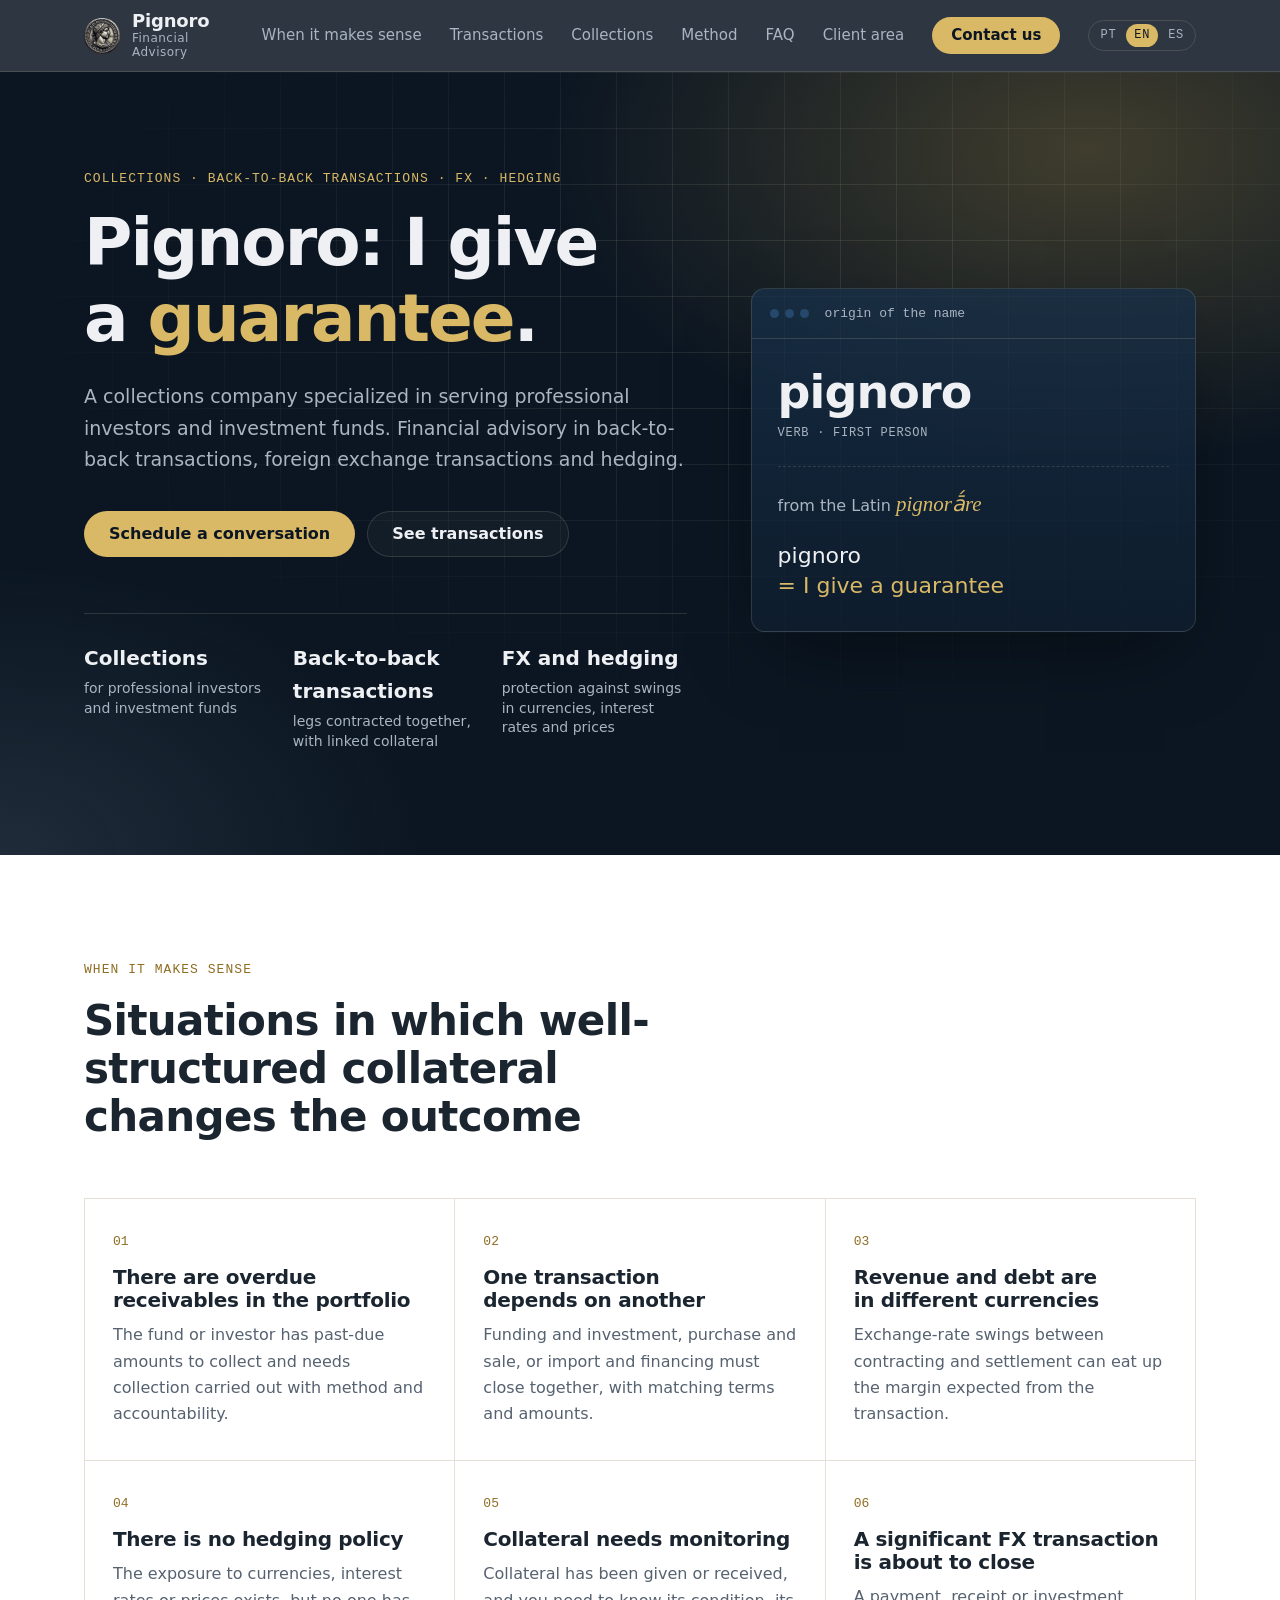
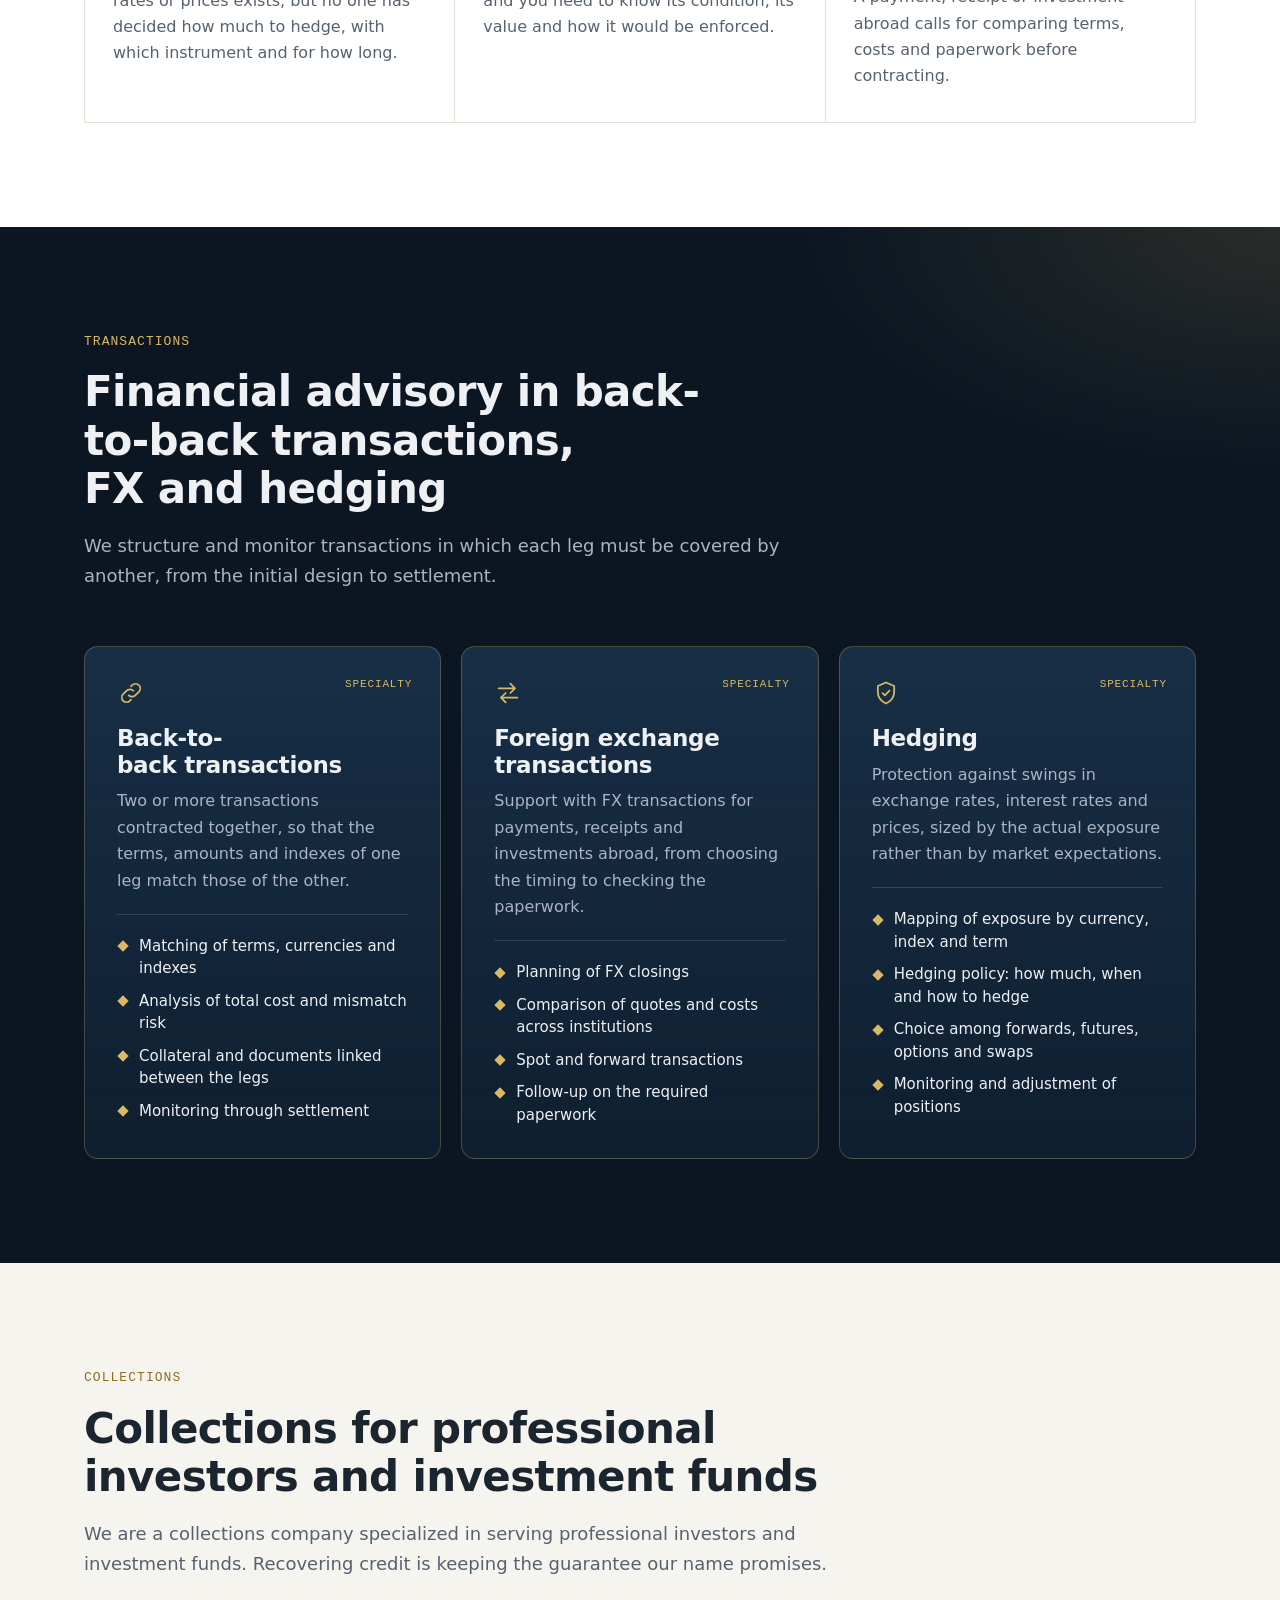
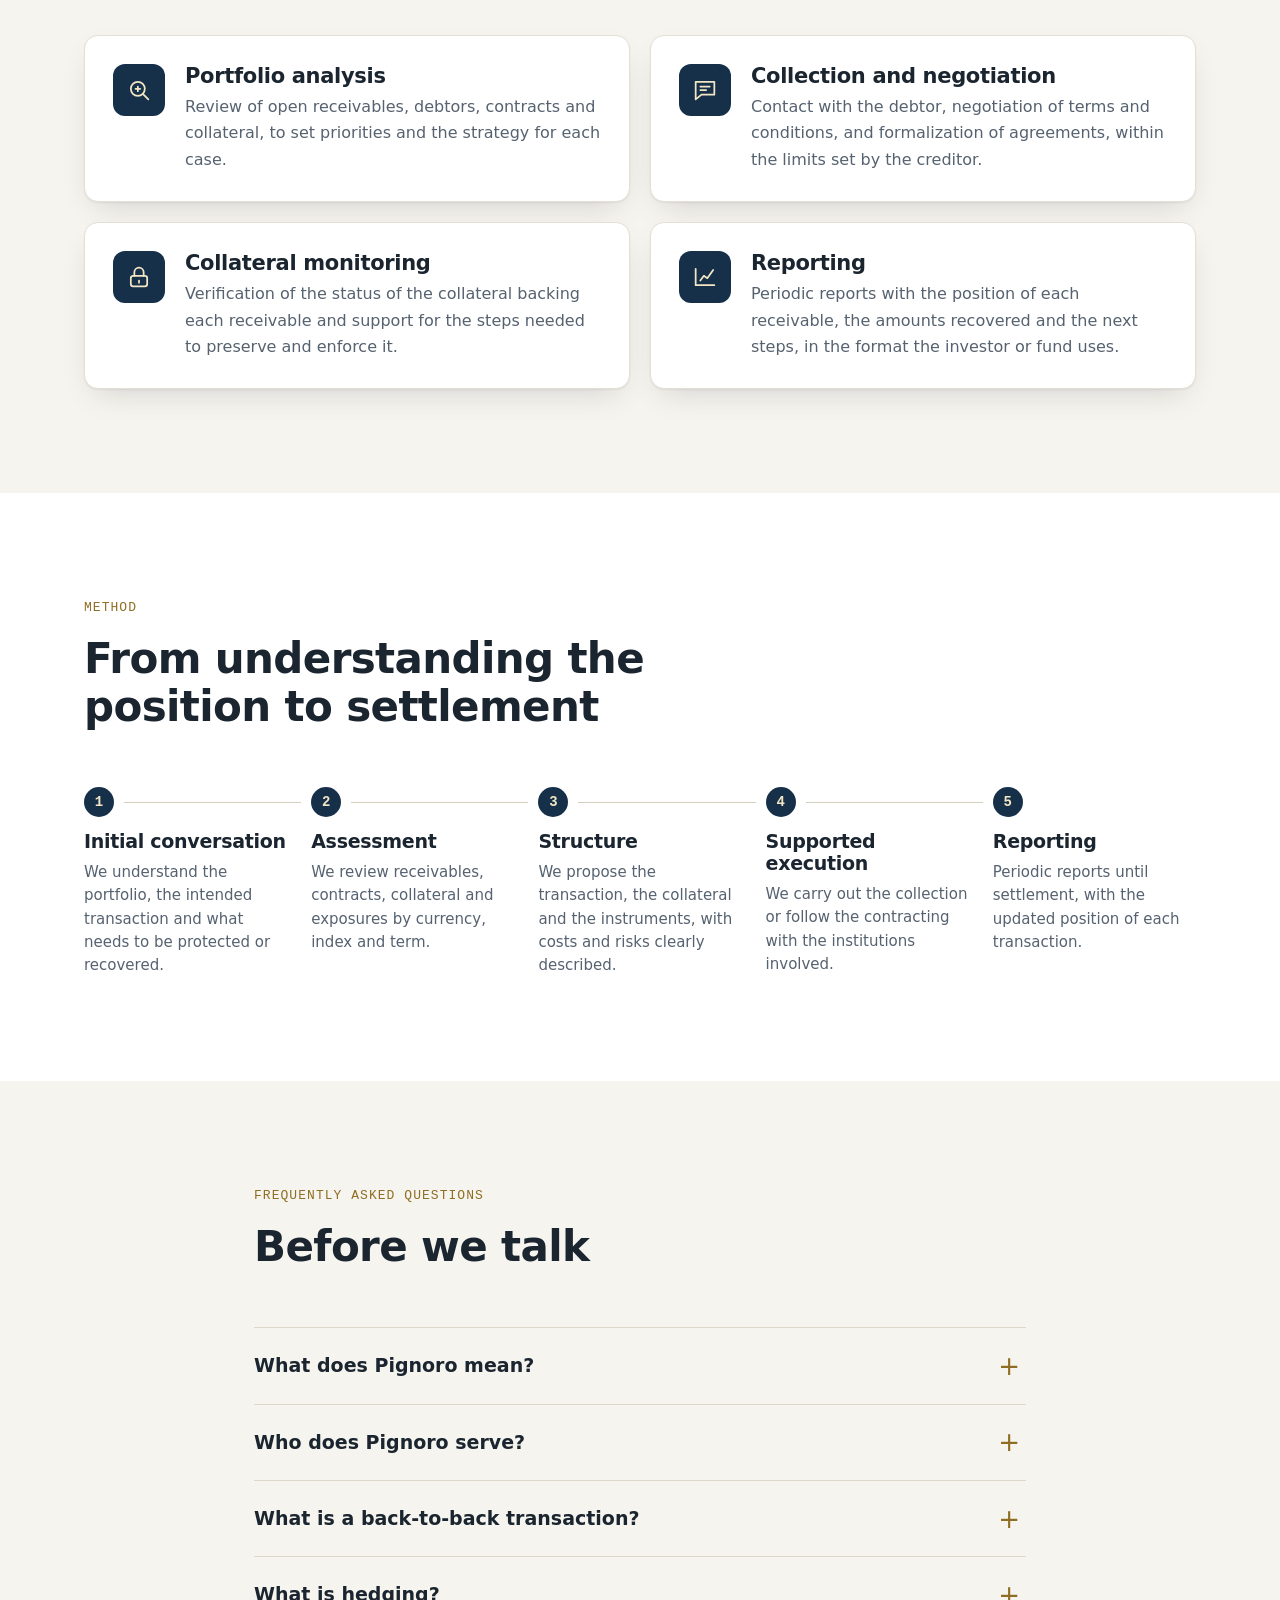
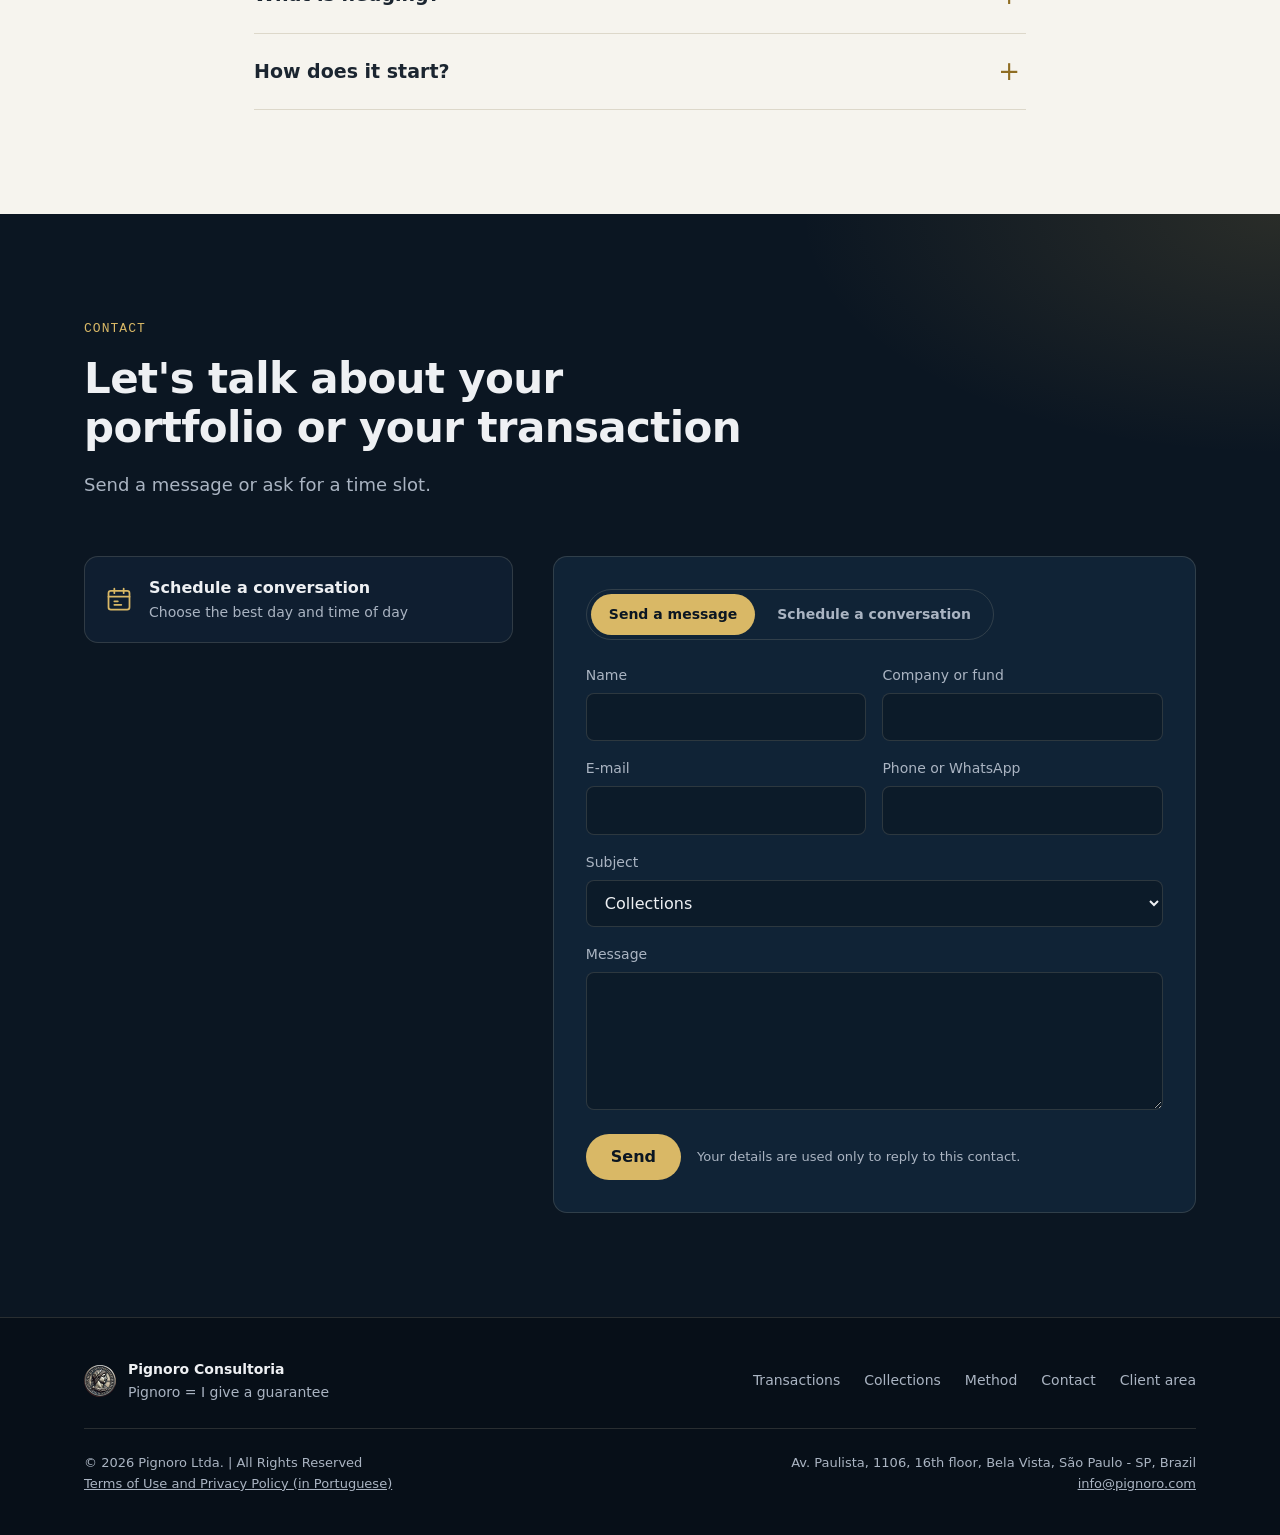
==== en/index.html @ 4d4084ef "Load Google and PostHog only when the client area has its own origin Third-party scripts on public p" ====
<!DOCTYPE html>
<html lang="en">

<head>
    <meta charset="utf-8">
    <meta name="viewport" content="width=device-width, initial-scale=1">
    <title>Pignoro Consultoria | Collections, back-to-back transactions, FX and hedging</title>
    <meta name="description" content="Pignoro: from the Latin pignorā́re, I give a guarantee. A collections company specialized in serving professional investors and investment funds, with financial advisory in back-to-back transactions, foreign exchange and hedging.">
    <meta name="theme-color" content="#0b1622">
    <link rel="canonical" href="https://pignoro.felipealmeidaconsultoria.com.br/en/">
    <link rel="alternate" hreflang="pt-BR" href="https://pignoro.felipealmeidaconsultoria.com.br/">
    <link rel="alternate" hreflang="en" href="https://pignoro.felipealmeidaconsultoria.com.br/en/">
    <link rel="alternate" hreflang="es" href="https://pignoro.felipealmeidaconsultoria.com.br/es/">
    <link rel="alternate" hreflang="x-default" href="https://pignoro.felipealmeidaconsultoria.com.br/">

    <meta property="og:type" content="website">
    <meta property="og:locale" content="en_US">
    <meta property="og:site_name" content="Pignoro Consultoria">
    <meta property="og:title" content="Pignoro: I give a guarantee">
    <meta property="og:description" content="A collections company specialized in serving professional investors and investment funds. Advisory in back-to-back transactions, foreign exchange and hedging.">
    <meta property="og:url" content="https://pignoro.felipealmeidaconsultoria.com.br/en/">
    <meta property="og:image" content="https://pignoro.felipealmeidaconsultoria.com.br/assets/img/icone-512.png">

    <link rel="icon" href="../assets/img/icone-32.png" sizes="32x32" type="image/png">
    <link rel="icon" href="../assets/img/icone-192.png" sizes="192x192" type="image/png">
    <link rel="apple-touch-icon" href="../assets/img/icone-180.png">
    <link rel="preload" href="../assets/fonts/inter-latin-wght.woff2" as="font" type="font/woff2" crossorigin>
    <link rel="preload" href="../assets/fonts/space-grotesk-latin-wght.woff2" as="font" type="font/woff2" crossorigin>
    <link rel="stylesheet" href="../assets/css/site.css?v=5">

    <script type="application/ld+json">
    {
        "@context": "https://schema.org",
        "@type": "FinancialService",
        "name": "Pignoro Consultoria",
        "url": "https://pignoro.felipealmeidaconsultoria.com.br/",
        "logo": "https://pignoro.felipealmeidaconsultoria.com.br/assets/img/icone-512.png",
        "legalName": "Pignoro Ltda.",
        "email": "info@pignoro.com",
        "address": { "@type": "PostalAddress", "streetAddress": "Av. Paulista, 1106, 16º andar, Bela Vista", "addressLocality": "São Paulo", "addressRegion": "SP", "addressCountry": "BR" },
        "description": "A collections company specialized in serving professional investors and investment funds, with financial advisory in back-to-back transactions, foreign exchange transactions and hedging.",
        "areaServed": "BR",
        "knowsAbout": ["Debt collection", "Credit recovery", "Back-to-back transactions", "Foreign exchange transactions", "Hedging", "Collateral", "Investment funds", "Professional investors"]
    }
    </script>
    <script defer src="../assets/js/config.js?v=3"></script>
    <script defer src="../assets/js/site.js?v=5"></script>
</head>

<body>
    <a class="skip-link" href="#conteudo">Skip to content</a>

    <header class="site-header" id="topo">
        <div class="container header-inner">
            <a class="brand" href="#topo" aria-label="Pignoro Consultoria, home">
                <img src="../assets/img/icone-96.png" alt="" width="36" height="36">
                <span class="brand-text">
                    <strong>Pignoro</strong>
                    <span>Financial Advisory</span>
                </span>
            </a>

            <button class="nav-toggle" type="button" aria-expanded="false" aria-controls="menu-principal">
                <span class="nav-toggle-bars" aria-hidden="true"></span>
                <span class="sr-only">Open menu</span>
            </button>

            <nav class="site-nav" id="menu-principal" aria-label="Main">
                <a href="#quando">When it makes sense</a>
                <a href="#servicos">Transactions</a>
                <a href="#cobranca">Collections</a>
                <a href="#metodo">Method</a>
                <a href="#duvidas">FAQ</a>
                <a href="../cliente/?idioma=en">Client area</a>
                <a class="btn btn-primary btn-small" href="#contato">Contact us</a>
                <span class="lang-switch" aria-label="Language">
                    <a href="../" hreflang="pt-BR" lang="pt-BR" title="Português">PT</a>
                    <a href="../en/" hreflang="en" lang="en" title="English" aria-current="true">EN</a>
                    <a href="../es/" hreflang="es" lang="es" title="Español">ES</a>
                </span>
            </nav>
        </div>
    </header>

    <main id="conteudo">

        <!-- HERO -->
        <section class="hero">
            <div class="hero-grid" aria-hidden="true"></div>
            <div class="container hero-inner">
                <div class="hero-copy">
                    <p class="eyebrow">Collections · Back-to-back transactions · FX · Hedging</p>
                    <h1>Pignoro: I give a <em>guarantee</em>.</h1>
                    <p class="lead">
                        A collections company specialized in serving professional investors and investment
                        funds. Financial advisory in back-to-back transactions, foreign exchange transactions and hedging.
                    </p>
                    <div class="hero-actions">
                        <a class="btn btn-primary" href="#contato" data-agendar>Schedule a conversation</a>
                        <a class="btn btn-ghost" href="#servicos">See transactions</a>
                    </div>
                    <ul class="hero-facts">
                        <li><strong>Collections</strong><span>for professional investors and investment funds</span></li>
                        <li><strong>Back-to-back transactions</strong><span>legs contracted together, with linked collateral</span></li>
                        <li><strong>FX and hedging</strong><span>protection against swings in currencies, interest rates and prices</span></li>
                    </ul>
                </div>

                <div class="hero-panel">
                    <div class="panel-head" aria-hidden="true">
                        <span class="panel-dot"></span><span class="panel-dot"></span><span class="panel-dot"></span>
                        <span class="panel-title">origin of the name</span>
                    </div>
                    <div class="entry">
                        <p class="entry-word">pignoro</p>
                        <p class="entry-class">verb · first person</p>
                        <p class="entry-origin">from the Latin <i lang="la">pignorā́re</i></p>
                        <p class="entry-meaning">pignoro <span>= I give a guarantee</span></p>
                    </div>
                </div>
            </div>
        </section>

        <!-- QUANDO FAZ SENTIDO -->
        <section class="section section-light" id="quando">
            <div class="container">
                <header class="section-head">
                    <p class="eyebrow">When it makes sense</p>
                    <h2>Situations in which well-structured collateral changes the outcome</h2>
                </header>
                <ul class="situations">
                    <li>
                        <h3>There are overdue receivables in the portfolio</h3>
                        <p>The fund or investor has past-due amounts to collect and needs collection carried out with method and accountability.</p>
                    </li>
                    <li>
                        <h3>One transaction depends on another</h3>
                        <p>Funding and investment, purchase and sale, or import and financing must close together, with matching terms and amounts.</p>
                    </li>
                    <li>
                        <h3>Revenue and debt are in different currencies</h3>
                        <p>Exchange-rate swings between contracting and settlement can eat up the margin expected from the transaction.</p>
                    </li>
                    <li>
                        <h3>There is no hedging policy</h3>
                        <p>The exposure to currencies, interest rates or prices exists, but no one has decided how much to hedge, with which instrument and for how long.</p>
                    </li>
                    <li>
                        <h3>Collateral needs monitoring</h3>
                        <p>Collateral has been given or received, and you need to know its condition, its value and how it would be enforced.</p>
                    </li>
                    <li>
                        <h3>A significant FX transaction is about to close</h3>
                        <p>A payment, receipt or investment abroad calls for comparing terms, costs and paperwork before contracting.</p>
                    </li>
                </ul>
            </div>
        </section>

        <!-- OPERAÇÕES -->
        <section class="section section-dark" id="servicos">
            <div class="container">
                <header class="section-head">
                    <p class="eyebrow">Transactions</p>
                    <h2>Financial advisory in back-to-back transactions, FX and hedging</h2>
                    <p class="section-intro">
                        We structure and monitor transactions in which each leg must be covered by another,
                        from the initial design to settlement.
                    </p>
                </header>

                <div class="services-core">
                    <article class="card card-core">
                        <span class="card-tag">Specialty</span>
                        <svg class="icon" viewBox="0 0 24 24" aria-hidden="true"><path d="M10 14a4 4 0 005.7 0l3-3a4 4 0 00-5.7-5.7l-1 1" /><path d="M14 10a4 4 0 00-5.7 0l-3 3a4 4 0 005.7 5.7l1-1" /></svg>
                        <h3>Back-to-back transactions</h3>
                        <p>Two or more transactions contracted together, so that the terms, amounts and indexes of one leg match those of the other.</p>
                        <ul>
                            <li>Matching of terms, currencies and indexes</li>
                            <li>Analysis of total cost and mismatch risk</li>
                            <li>Collateral and documents linked between the legs</li>
                            <li>Monitoring through settlement</li>
                        </ul>
                    </article>

                    <article class="card card-core">
                        <span class="card-tag">Specialty</span>
                        <svg class="icon" viewBox="0 0 24 24" aria-hidden="true"><path d="M4 8h14M14 4l4 4-4 4" /><path d="M20 16H6M10 12l-4 4 4 4" /></svg>
                        <h3>Foreign exchange transactions</h3>
                        <p>Support with FX transactions for payments, receipts and investments abroad, from choosing the timing to checking the paperwork.</p>
                        <ul>
                            <li>Planning of FX closings</li>
                            <li>Comparison of quotes and costs across institutions</li>
                            <li>Spot and forward transactions</li>
                            <li>Follow-up on the required paperwork</li>
                        </ul>
                    </article>

                    <article class="card card-core">
                        <span class="card-tag">Specialty</span>
                        <svg class="icon" viewBox="0 0 24 24" aria-hidden="true"><path d="M12 3l7 3v5c0 4.5-3 8.3-7 10-4-1.7-7-5.5-7-10V6l7-3z" /><path d="M9 12l2 2 4-4" /></svg>
                        <h3>Hedging</h3>
                        <p>Protection against swings in exchange rates, interest rates and prices, sized by the actual exposure rather than by market expectations.</p>
                        <ul>
                            <li>Mapping of exposure by currency, index and term</li>
                            <li>Hedging policy: how much, when and how to hedge</li>
                            <li>Choice among forwards, futures, options and swaps</li>
                            <li>Monitoring and adjustment of positions</li>
                        </ul>
                    </article>
                </div>
            </div>
        </section>

        <!-- COBRANÇA -->
        <section class="section section-tint" id="cobranca">
            <div class="container">
                <header class="section-head">
                    <p class="eyebrow">Collections</p>
                    <h2>Collections for professional investors and investment funds</h2>
                    <p class="section-intro">
                        We are a collections company specialized in serving professional investors and investment
                        funds. Recovering credit is keeping the guarantee our name promises.
                    </p>
                </header>
                <div class="ai-grid">
                    <article class="ai-card">
                        <svg class="icon" viewBox="0 0 24 24" aria-hidden="true"><circle cx="11" cy="11" r="6" /><path d="M20 20l-4.5-4.5M9 11h4M11 9v4" /></svg>
                        <h3>Portfolio analysis</h3>
                        <p>Review of open receivables, debtors, contracts and collateral, to set priorities and the strategy for each case.</p>
                    </article>
                    <article class="ai-card">
                        <svg class="icon" viewBox="0 0 24 24" aria-hidden="true"><path d="M4 5h16v11H9l-5 4V5z" /><path d="M8 9h8M8 12h5" /></svg>
                        <h3>Collection and negotiation</h3>
                        <p>Contact with the debtor, negotiation of terms and conditions, and formalization of agreements, within the limits set by the creditor.</p>
                    </article>
                    <article class="ai-card">
                        <svg class="icon" viewBox="0 0 24 24" aria-hidden="true"><rect x="5" y="11" width="14" height="9" rx="2" /><path d="M8 11V8a4 4 0 018 0v3M12 15v2" /></svg>
                        <h3>Collateral monitoring</h3>
                        <p>Verification of the status of the collateral backing each receivable and support for the steps needed to preserve and enforce it.</p>
                    </article>
                    <article class="ai-card">
                        <svg class="icon" viewBox="0 0 24 24" aria-hidden="true"><path d="M4 19V5M4 19h16" /><path d="M8 15l3-4 3 2 5-7" /></svg>
                        <h3>Reporting</h3>
                        <p>Periodic reports with the position of each receivable, the amounts recovered and the next steps, in the format the investor or fund uses.</p>
                    </article>
                </div>
            </div>
        </section>

        <!-- MÉTODO -->
        <section class="section section-light" id="metodo">
            <div class="container">
                <header class="section-head">
                    <p class="eyebrow">Method</p>
                    <h2>From understanding the position to settlement</h2>
                </header>
                <ol class="steps">
                    <li>
                        <h3>Initial conversation</h3>
                        <p>We understand the portfolio, the intended transaction and what needs to be protected or recovered.</p>
                    </li>
                    <li>
                        <h3>Assessment</h3>
                        <p>We review receivables, contracts, collateral and exposures by currency, index and term.</p>
                    </li>
                    <li>
                        <h3>Structure</h3>
                        <p>We propose the transaction, the collateral and the instruments, with costs and risks clearly described.</p>
                    </li>
                    <li>
                        <h3>Supported execution</h3>
                        <p>We carry out the collection or follow the contracting with the institutions involved.</p>
                    </li>
                    <li>
                        <h3>Reporting</h3>
                        <p>Periodic reports until settlement, with the updated position of each transaction.</p>
                    </li>
                </ol>
            </div>
        </section>

        <!-- DÚVIDAS -->
        <section class="section section-tint" id="duvidas">
            <div class="container narrow">
                <header class="section-head">
                    <p class="eyebrow">Frequently asked questions</p>
                    <h2>Before we talk</h2>
                </header>
                <div class="faq">
                    <details>
                        <summary>What does Pignoro mean?</summary>
                        <p>It comes from the Latin <i lang="la">pignorā́re</i>. <i lang="la">Pignoro</i> means I give a guarantee, I pledge. It shares its root with the Latin <i lang="la">pignus</i>, a pledge.</p>
                    </details>
                    <details>
                        <summary>Who does Pignoro serve?</summary>
                        <p>Professional investors and investment funds.</p>
                    </details>
                    <details>
                        <summary>What is a back-to-back transaction?</summary>
                        <p>It is a set of two or more transactions contracted at the same time, in which one leg covers the other. Terms, amounts and indexes are defined together so that there is no mismatch between them.</p>
                    </details>
                    <details>
                        <summary>What is hedging?</summary>
                        <p>It is a protective transaction. It reduces the effect of swings in exchange rates, interest rates or prices on a result that is already contracted or expected.</p>
                    </details>
                    <details>
                        <summary>How does it start?</summary>
                        <p>With an initial conversation so we can understand the portfolio or the transaction. Based on it, we send a proposal with the scope and the way we will work.</p>
                    </details>
                </div>
            </div>
        </section>

        <!-- CONTATO -->
        <section class="section section-dark" id="contato">
            <div class="container">
                <header class="section-head">
                    <p class="eyebrow">Contact</p>
                    <h2>Let's talk about your portfolio or your transaction</h2>
                    <p class="section-intro">Send a message or ask for a time slot.</p>
                </header>

                <div class="contact">
                    <div class="channels">
                        <a class="channel" data-channel="agenda" href="#form-contato" data-agendar>
                            <svg class="icon" viewBox="0 0 24 24" aria-hidden="true"><rect x="3" y="5" width="18" height="16" rx="2" /><path d="M3 10h18M8 3v4M16 3v4M8 14h3M8 17h6" /></svg>
                            <span><strong>Schedule a conversation</strong><span>Choose the best day and time of day</span></span>
                        </a>
                    </div>

                    <form class="form" id="form-contato" action="../contato.php" method="post" novalidate>
                        <fieldset class="form-mode">
                            <legend class="sr-only">What would you like to do?</legend>
                            <label><input type="radio" name="tipo" value="mensagem" checked><span>Send a message</span></label>
                            <label><input type="radio" name="tipo" value="agendar"><span>Schedule a conversation</span></label>
                        </fieldset>

                        <div class="form-row">
                            <label class="field">
                                <span>Name</span>
                                <input type="text" name="nome" autocomplete="name" maxlength="100" required>
                            </label>
                            <label class="field">
                                <span>Company or fund</span>
                                <input type="text" name="empresa" autocomplete="organization" maxlength="100">
                            </label>
                        </div>
                        <div class="form-row">
                            <label class="field">
                                <span>E-mail</span>
                                <input type="email" name="email" autocomplete="email" maxlength="150" required>
                            </label>
                            <label class="field">
                                <span>Phone or WhatsApp</span>
                                <input type="tel" name="telefone" autocomplete="tel" maxlength="30">
                            </label>
                        </div>

                        <label class="field">
                            <span>Subject</span>
                            <select name="assunto">
                                <option value="Cobrança">Collections</option>
                                <option value="Operações casadas">Back-to-back transactions</option>
                                <option value="Operações de câmbio">Foreign exchange transactions</option>
                                <option value="Hedge">Hedging</option>
                                <option value="Outro assunto">Other subject</option>
                            </select>
                        </label>

                        <div class="form-row form-agenda" hidden>
                            <label class="field">
                                <span>Preferred date</span>
                                <input type="date" name="data">
                            </label>
                            <label class="field">
                                <span>Time of day</span>
                                <select name="periodo">
                                    <option value="Manhã">Morning</option>
                                    <option value="Tarde">Afternoon</option>
                                    <option value="Fim do dia">End of day</option>
                                </select>
                            </label>
                        </div>

                        <label class="field">
                            <span>Message</span>
                            <textarea name="mensagem" rows="5" maxlength="3000" required></textarea>
                        </label>

                        <label class="field field-trap" aria-hidden="true">
                            <span>Do not fill in this field</span>
                            <input type="text" name="website" tabindex="-1" autocomplete="off">
                        </label>

                        <div class="form-foot">
                            <button class="btn btn-primary" type="submit">Send</button>
                            <p class="form-note">Your details are used only to reply to this contact.</p>
                        </div>
                        <p class="form-status" role="status" aria-live="polite"></p>
                    </form>
                </div>
            </div>
        </section>
    </main>

    <footer class="site-footer">
        <div class="container footer-inner">
            <div class="footer-brand">
                <img src="../assets/img/icone-64.png" alt="" width="32" height="32">
                <div>
                    <strong>Pignoro Consultoria</strong>
                    <span>Pignoro = I give a guarantee</span>
                </div>
            </div>
            <nav class="footer-nav" aria-label="Footer">
                <a href="#servicos">Transactions</a>
                <a href="#cobranca">Collections</a>
                <a href="#metodo">Method</a>
                <a href="#contato">Contact</a>
                <a href="../cliente/?idioma=en">Client area</a>
            </nav>
            <div class="footer-bottom">
                <div class="footer-legal">
                    <p>© <span data-year>2026</span> Pignoro Ltda. | All Rights Reserved</p>
                    <p><a href="../termos/" hreflang="pt-BR">Terms of Use and Privacy Policy (in Portuguese)</a></p>
                </div>
                <address class="footer-address">
                    Av. Paulista, 1106, 16th floor, Bela Vista, São Paulo - SP, Brazil<br>
                    <a href="mailto:info@pignoro.com">info@pignoro.com</a>
                </address>
            </div>
        </div>
    </footer>

</body>

</html>
---- assets/css/site.css ----
/* Pignoro Consultoria */

@font-face {
    font-family: "Inter";
    src: url("../fonts/inter-latin-wght.woff2") format("woff2");
    font-weight: 100 900;
    font-style: normal;
    font-display: swap;
}

@font-face {
    font-family: "Space Grotesk";
    src: url("../fonts/space-grotesk-latin-wght.woff2") format("woff2");
    font-weight: 300 700;
    font-style: normal;
    font-display: swap;
}

:root {
    /* paleta derivada do logotipo: azul-marinho e dourado */
    --ink-900: #0b1622;
    --ink-800: #101f30;
    --ink-700: #17304a;
    --ink-600: #25486b;
    --slate: #6b7890;
    --teal: #8f6d22;
    --cyan: #d9b866;
    --cyan-soft: #f3e6c4;

    --paper: #ffffff;
    --paper-tint: #f6f4ee;
    --line: #e4e0d5;
    --text: #1b2530;
    --text-soft: #566270;
    --on-dark: #eef0f3;
    --on-dark-soft: #aab4c2;
    --line-dark: rgba(243, 230, 196, 0.14);

    --font-body: "Inter", system-ui, -apple-system, "Segoe UI", Roboto, Arial, sans-serif;
    --font-head: "Space Grotesk", "Inter", system-ui, sans-serif;
    --font-mono: ui-monospace, "SFMono-Regular", Menlo, Consolas, monospace;

    --radius: 14px;
    --radius-sm: 8px;
    --shadow: 0 1px 2px rgba(11, 22, 34, 0.06), 0 12px 32px -12px rgba(11, 22, 34, 0.18);
    --container: 1160px;
    --header-h: 72px;
}

*,
*::before,
*::after {
    box-sizing: border-box;
}

html {
    scroll-behavior: smooth;
    scroll-padding-top: calc(var(--header-h) + 12px);
    -webkit-text-size-adjust: 100%;
}

body {
    margin: 0;
    font-family: var(--font-body);
    font-size: 17px;
    line-height: 1.65;
    color: var(--text);
    background: var(--paper);
    -webkit-font-smoothing: antialiased;
}

h1,
h2,
h3,
h4 {
    font-family: var(--font-head);
    line-height: 1.15;
    margin: 0;
    letter-spacing: -0.015em;
    text-wrap: balance;
}

p {
    margin: 0;
}

ul,
ol {
    margin: 0;
    padding: 0;
    list-style: none;
}

a {
    color: inherit;
}

img,
svg {
    display: block;
    max-width: 100%;
}

:focus-visible {
    outline: 2px solid var(--cyan);
    outline-offset: 3px;
    border-radius: 4px;
}

.sr-only {
    position: absolute;
    width: 1px;
    height: 1px;
    overflow: hidden;
    clip: rect(0 0 0 0);
    white-space: nowrap;
}

.skip-link {
    position: absolute;
    left: 16px;
    top: -60px;
    z-index: 100;
    padding: 10px 16px;
    background: var(--cyan);
    color: var(--ink-900);
    border-radius: var(--radius-sm);
    font-weight: 600;
    text-decoration: none;
}

.skip-link:focus {
    top: 12px;
}

.container {
    width: 100%;
    max-width: var(--container);
    margin: 0 auto;
    padding-left: 24px;
    padding-right: 24px;
}

.container.narrow {
    max-width: 820px;
}

/* ---------- botões ---------- */

.btn {
    display: inline-flex;
    align-items: center;
    justify-content: center;
    gap: 8px;
    padding: 14px 24px;
    border: 1px solid transparent;
    border-radius: 999px;
    font: 600 16px/1 var(--font-body);
    text-decoration: none;
    cursor: pointer;
    transition: background-color 0.2s, border-color 0.2s, color 0.2s, transform 0.2s;
}

.btn:hover {
    transform: translateY(-1px);
}

.btn-primary {
    background: var(--cyan);
    color: var(--ink-900);
}

.btn-primary:hover {
    background: #e6cb85;
}

.btn-ghost {
    border-color: var(--line-dark);
    color: var(--on-dark);
    background: rgba(255, 255, 255, 0.03);
}

.btn-ghost:hover {
    border-color: var(--cyan);
}

.btn-small {
    padding: 10px 18px;
    font-size: 15px;
}

.btn[disabled] {
    opacity: 0.6;
    cursor: progress;
    transform: none;
}

/* ---------- cabeçalho ---------- */

.site-header {
    position: sticky;
    top: 0;
    z-index: 50;
    height: var(--header-h);
    background: rgba(11, 22, 34, 0.86);
    -webkit-backdrop-filter: blur(12px);
    backdrop-filter: blur(12px);
    border-bottom: 1px solid var(--line-dark);
    color: var(--on-dark);
}

.header-inner {
    height: 100%;
    display: flex;
    align-items: center;
    justify-content: space-between;
    gap: 24px;
}

.brand {
    display: flex;
    align-items: center;
    gap: 12px;
    text-decoration: none;
}

.brand-text {
    display: flex;
    flex-direction: column;
    line-height: 1.15;
}

.brand-text strong {
    font-family: var(--font-head);
    font-size: 18px;
    letter-spacing: -0.01em;
}

.brand-text span {
    font-size: 12px;
    color: var(--on-dark-soft);
    letter-spacing: 0.04em;
}

.site-nav {
    display: flex;
    align-items: center;
    gap: 28px;
}

.site-nav a {
    white-space: nowrap;
}

@media (max-width: 1100px) {
    .site-nav {
        gap: 18px;
    }

    .brand-text span {
        display: none;
    }
}

.site-nav a:not(.btn) {
    font-size: 15px;
    font-weight: 500;
    color: var(--on-dark-soft);
    text-decoration: none;
    transition: color 0.2s;
}

.site-nav a:not(.btn):hover {
    color: var(--on-dark);
}

/* seletor de idioma (site e área do cliente) */

.lang-switch {
    display: inline-flex;
    align-items: center;
    gap: 2px;
    padding: 3px;
    border: 1px solid var(--line-dark);
    border-radius: 999px;
}

.lang-switch a,
.site-nav .lang-switch a {
    padding: 3px 8px;
    font-family: var(--font-mono);
    font-size: 12px;
    font-weight: 500;
    line-height: 1.4;
    letter-spacing: 0.06em;
    text-decoration: none;
    color: var(--on-dark-soft);
    border-radius: 999px;
}

.lang-switch a:hover,
.site-nav .lang-switch a:hover {
    color: var(--on-dark);
}

.lang-switch a[aria-current="true"],
.site-nav .lang-switch a[aria-current="true"] {
    color: var(--ink-900);
    background: var(--cyan);
}

.nav-toggle {
    display: none;
    width: 44px;
    height: 44px;
    padding: 0;
    border: 1px solid var(--line-dark);
    border-radius: var(--radius-sm);
    background: transparent;
    cursor: pointer;
}

.nav-toggle-bars,
.nav-toggle-bars::before,
.nav-toggle-bars::after {
    display: block;
    width: 20px;
    height: 2px;
    margin: 0 auto;
    background: var(--on-dark);
    border-radius: 2px;
    transition: transform 0.2s, opacity 0.2s;
}

.nav-toggle-bars {
    position: relative;
}

.nav-toggle-bars::before,
.nav-toggle-bars::after {
    content: "";
    position: absolute;
    left: 0;
}

.nav-toggle-bars::before {
    top: -6px;
}

.nav-toggle-bars::after {
    top: 6px;
}

.nav-toggle[aria-expanded="true"] .nav-toggle-bars {
    background: transparent;
}

.nav-toggle[aria-expanded="true"] .nav-toggle-bars::before {
    transform: translateY(6px) rotate(45deg);
}

.nav-toggle[aria-expanded="true"] .nav-toggle-bars::after {
    transform: translateY(-6px) rotate(-45deg);
}

/* ---------- hero ---------- */

.hero {
    position: relative;
    overflow: hidden;
    color: var(--on-dark);
    background:
        radial-gradient(900px 520px at 85% 10%, rgba(201, 162, 74, 0.28), transparent 60%),
        radial-gradient(700px 480px at 0% 100%, rgba(107, 120, 144, 0.22), transparent 60%),
        var(--ink-900);
}

.hero-grid {
    position: absolute;
    inset: 0;
    background-image:
        linear-gradient(var(--line-dark) 1px, transparent 1px),
        linear-gradient(90deg, var(--line-dark) 1px, transparent 1px);
    background-size: 56px 56px;
    -webkit-mask-image: radial-gradient(ellipse 80% 70% at 60% 30%, #000 20%, transparent 75%);
    mask-image: radial-gradient(ellipse 80% 70% at 60% 30%, #000 20%, transparent 75%);
    opacity: 0.7;
}

.hero-inner {
    position: relative;
    display: grid;
    grid-template-columns: minmax(0, 1.15fr) minmax(0, 0.85fr);
    gap: 64px;
    align-items: center;
    padding-top: 96px;
    padding-bottom: 104px;
}

.eyebrow {
    font-family: var(--font-mono);
    font-size: 13px;
    letter-spacing: 0.08em;
    text-transform: uppercase;
    color: var(--teal);
    margin-bottom: 16px;
}

.hero .eyebrow,
.section-dark .eyebrow {
    color: var(--cyan);
}

.hero h1 {
    font-size: clamp(38px, 5.4vw, 66px);
    font-weight: 600;
    letter-spacing: -0.03em;
}

.hero h1 em {
    font-style: normal;
    color: var(--cyan);
}

.lead {
    max-width: 58ch;
    margin-top: 24px;
    font-size: 19px;
    color: var(--on-dark-soft);
}

.hero-actions {
    display: flex;
    flex-wrap: wrap;
    gap: 12px;
    margin-top: 36px;
}

.hero-facts {
    display: grid;
    grid-template-columns: repeat(3, minmax(0, 1fr));
    gap: 24px;
    margin-top: 56px;
    padding-top: 28px;
    border-top: 1px solid var(--line-dark);
}

.hero-facts strong {
    display: block;
    font-family: var(--font-head);
    font-size: 20px;
    font-weight: 600;
    color: var(--on-dark);
}

.hero-facts span {
    display: block;
    margin-top: 4px;
    font-size: 14px;
    line-height: 1.4;
    color: var(--on-dark-soft);
}

/* painel decorativo */

.hero-panel {
    border: 1px solid var(--line-dark);
    border-radius: var(--radius);
    background: linear-gradient(180deg, rgba(23, 48, 74, 0.75), rgba(16, 31, 48, 0.75));
    box-shadow: 0 30px 80px -30px rgba(0, 0, 0, 0.6);
    font-family: var(--font-mono);
    font-size: 13px;
}

.panel-head {
    display: flex;
    align-items: center;
    gap: 6px;
    padding: 14px 18px;
    border-bottom: 1px solid var(--line-dark);
    color: var(--on-dark-soft);
}

.panel-dot {
    width: 9px;
    height: 9px;
    border-radius: 50%;
    background: var(--ink-600);
}

.panel-title {
    margin-left: 10px;
}

.panel-rows {
    padding: 10px 18px;
}

.panel-rows li {
    display: grid;
    grid-template-columns: 28px 1fr;
    gap: 6px 10px;
    align-items: center;
    padding: 14px 0;
    border-bottom: 1px dashed var(--line-dark);
    color: var(--on-dark-soft);
}

.panel-rows li:last-child {
    border-bottom: 0;
}

.row-tag {
    color: var(--slate);
}

.row-name {
    font-family: var(--font-body);
    font-size: 15px;
    font-weight: 500;
}

.row-bar {
    grid-column: 2;
    height: 6px;
    border-radius: 6px;
    background: rgba(243, 230, 196, 0.08);
    overflow: hidden;
}

.row-bar i {
    display: block;
    height: 100%;
    border-radius: 6px;
    background: var(--ink-600);
}

.is-done .row-name,
.is-active .row-name {
    color: var(--on-dark);
}

.is-done .row-tag,
.is-active .row-tag {
    color: var(--cyan);
}

.is-done .row-bar i {
    background: var(--teal);
}

.is-active .row-bar i {
    background: linear-gradient(90deg, var(--teal), var(--cyan));
}

.w-100 {
    width: 100%;
}

.w-60 {
    width: 60%;
}

.w-25 {
    width: 25%;
}

.w-10 {
    width: 10%;
}

.panel-foot {
    display: flex;
    align-items: center;
    justify-content: space-between;
    gap: 12px;
    padding: 14px 18px;
    border-top: 1px solid var(--line-dark);
    color: var(--on-dark-soft);
}

.panel-foot svg {
    flex: 1;
    height: 12px;
    fill: none;
    stroke: var(--teal);
    stroke-width: 1.2;
}

/* verbete: origem do nome */

.entry {
    padding: 28px 26px 30px;
    font-family: var(--font-body);
}

.entry-word {
    font-family: var(--font-head);
    font-size: clamp(34px, 3.6vw, 46px);
    font-weight: 600;
    letter-spacing: -0.02em;
    line-height: 1.1;
    color: var(--on-dark);
}

.entry-class {
    margin-top: 6px;
    font-family: var(--font-mono);
    font-size: 12px;
    letter-spacing: 0.06em;
    text-transform: uppercase;
    color: var(--on-dark-soft);
}

.entry-origin {
    margin-top: 22px;
    padding-top: 20px;
    border-top: 1px dashed var(--line-dark);
    font-size: 16px;
    color: var(--on-dark-soft);
}

.entry-origin i {
    font-family: Georgia, "Times New Roman", serif;
    font-size: 21px;
    color: var(--cyan);
}

.entry-meaning {
    margin-top: 20px;
    font-family: var(--font-head);
    font-size: 22px;
    line-height: 1.35;
    color: var(--on-dark);
}

.entry-meaning span {
    display: block;
    color: var(--cyan);
}

/* ---------- seções ---------- */

.section {
    padding: 104px 0;
}

.section-light {
    background: var(--paper);
}

.section-tint {
    background: var(--paper-tint);
}

.section-dark {
    color: var(--on-dark);
    background:
        radial-gradient(800px 400px at 100% 0%, rgba(201, 162, 74, 0.16), transparent 60%),
        var(--ink-900);
}

.section-head {
    max-width: 760px;
    margin-bottom: 56px;
}

.section-head h2 {
    font-size: clamp(28px, 3.6vw, 42px);
    font-weight: 600;
}

.section-intro {
    margin-top: 18px;
    font-size: 18px;
    color: var(--text-soft);
}

.section-dark .section-intro {
    color: var(--on-dark-soft);
}

.icon {
    width: 28px;
    height: 28px;
    fill: none;
    stroke: currentColor;
    stroke-width: 1.5;
    stroke-linecap: round;
    stroke-linejoin: round;
}

/* situações */

.situations {
    display: grid;
    grid-template-columns: repeat(3, minmax(0, 1fr));
    gap: 0;
    border-top: 1px solid var(--line);
    border-left: 1px solid var(--line);
}

.situations li {
    padding: 32px 28px;
    border-right: 1px solid var(--line);
    border-bottom: 1px solid var(--line);
    counter-increment: situation;
}

.situations {
    counter-reset: situation;
}

.situations li::before {
    content: counter(situation, decimal-leading-zero);
    display: block;
    margin-bottom: 14px;
    font-family: var(--font-mono);
    font-size: 13px;
    color: var(--teal);
}

.situations h3 {
    font-size: 20px;
    font-weight: 600;
}

.situations p {
    margin-top: 10px;
    font-size: 16px;
    color: var(--text-soft);
}

/* cartões de serviço */

.services-core {
    display: grid;
    grid-template-columns: repeat(3, minmax(0, 1fr));
    gap: 20px;
}

.services-support {
    display: grid;
    grid-template-columns: repeat(3, minmax(0, 1fr));
    gap: 20px;
}

.card {
    position: relative;
    padding: 28px;
    border: 1px solid var(--line-dark);
    border-radius: var(--radius);
    background: rgba(23, 48, 74, 0.35);
    transition: border-color 0.2s, transform 0.2s;
}

.card:hover {
    border-color: rgba(217, 184, 102, 0.5);
    transform: translateY(-2px);
}

.card .icon {
    color: var(--cyan);
    margin-bottom: 18px;
}

.card h3 {
    font-size: 23px;
    font-weight: 600;
}

.card h4 {
    font-size: 18px;
    font-weight: 600;
}

.card p {
    margin-top: 10px;
    font-size: 16px;
    color: var(--on-dark-soft);
}

.card-core {
    padding: 32px;
    background: linear-gradient(180deg, rgba(37, 72, 107, 0.5), rgba(23, 48, 74, 0.35));
    border-color: rgba(217, 184, 102, 0.28);
}

.card-core > ul {
    margin-top: 20px;
    padding-top: 20px;
    border-top: 1px solid var(--line-dark);
}

.card-core > ul > li {
    position: relative;
    padding-left: 22px;
    font-size: 15px;
    line-height: 1.5;
    color: var(--on-dark);
}

.card-core > ul > li + li {
    margin-top: 10px;
}

.card-core > ul > li::before {
    content: "";
    position: absolute;
    left: 2px;
    top: 0.5em;
    width: 8px;
    height: 8px;
    background: var(--cyan);
    transform: rotate(45deg);
}

.card-tag {
    position: absolute;
    top: 28px;
    right: 28px;
    font-family: var(--font-mono);
    font-size: 11px;
    letter-spacing: 0.08em;
    text-transform: uppercase;
    color: var(--cyan);
}

.subhead {
    margin: 64px 0 24px;
    font-family: var(--font-mono);
    font-size: 13px;
    font-weight: 400;
    letter-spacing: 0.08em;
    text-transform: uppercase;
    color: var(--on-dark-soft);
}

/* inteligência artificial */

.ai-grid {
    display: grid;
    grid-template-columns: repeat(2, minmax(0, 1fr));
    gap: 20px;
}

.ai-card {
    display: grid;
    grid-template-columns: 52px 1fr;
    gap: 6px 20px;
    padding: 28px;
    border: 1px solid var(--line);
    border-radius: var(--radius);
    background: var(--paper);
    box-shadow: var(--shadow);
}

.ai-card .icon {
    grid-row: span 2;
    width: 52px;
    height: 52px;
    padding: 12px;
    border-radius: 12px;
    color: var(--cyan-soft);
    background: var(--ink-700);
}

.ai-card h3 {
    align-self: center;
    font-size: 21px;
    font-weight: 600;
}

.ai-card p {
    grid-column: 2;
    font-size: 16px;
    color: var(--text-soft);
}

/* agronegócio */

.agro {
    display: grid;
    grid-template-columns: minmax(0, 0.85fr) minmax(0, 1.15fr);
    gap: 20px;
    align-items: stretch;
}

.agro-case {
    display: flex;
    flex-direction: column;
}

.agro-for {
    margin-top: auto;
    padding-top: 28px;
}

.agro-for h4 {
    font-family: var(--font-mono);
    font-size: 12px;
    font-weight: 400;
    letter-spacing: 0.08em;
    text-transform: uppercase;
    color: var(--cyan);
}

.agro-for .chips {
    margin-top: 12px;
}

.agro-side {
    display: grid;
    gap: 20px;
}

.agro-block {
    padding: 28px;
    border: 1px solid var(--line-dark);
    border-radius: var(--radius);
    background: rgba(23, 48, 74, 0.35);
}

.agro-block h3 {
    font-size: 20px;
    font-weight: 600;
}

.agro-block p {
    margin-top: 8px;
    font-size: 15px;
    color: var(--on-dark-soft);
}

.chips {
    display: flex;
    flex-wrap: wrap;
    gap: 8px;
    margin-top: 18px;
}

.chips li {
    padding: 6px 13px;
    border: 1px solid var(--line-dark);
    border-radius: 999px;
    font-size: 14px;
    line-height: 1.35;
    color: var(--on-dark);
    background: rgba(11, 22, 34, 0.5);
}

/* modelos de contratação */

.models {
    display: grid;
    grid-template-columns: repeat(4, minmax(0, 1fr));
    gap: 20px;
}

.model {
    display: flex;
    flex-direction: column;
    padding: 28px;
    border: 1px solid var(--line);
    border-radius: var(--radius);
    background: var(--paper);
}

.model-kind {
    font-family: var(--font-mono);
    font-size: 12px;
    letter-spacing: 0.08em;
    text-transform: uppercase;
    color: var(--teal);
}

.model h3 {
    margin-top: 10px;
    font-size: 22px;
    font-weight: 600;
}

.model p {
    font-size: 16px;
    color: var(--text-soft);
}

.model h3 + p {
    margin-top: 12px;
}

.model-fit {
    margin-top: auto;
    padding-top: 20px;
    font-size: 14px !important;
    color: var(--text) !important;
}

.model-fit::before {
    content: "";
    display: block;
    width: 32px;
    height: 2px;
    margin-bottom: 14px;
    background: var(--teal);
}

.model-featured {
    color: var(--on-dark);
    background: var(--ink-700);
    border-color: var(--ink-700);
    box-shadow: var(--shadow);
}

.model-featured .model-kind {
    color: var(--cyan);
}

.model-featured p {
    color: var(--on-dark-soft);
}

.model-featured .model-fit {
    color: var(--on-dark) !important;
}

.model-featured .model-fit::before {
    background: var(--cyan);
}

/* método */

.steps {
    display: grid;
    grid-template-columns: repeat(5, minmax(0, 1fr));
    gap: 24px;
    counter-reset: step;
}

.steps li {
    position: relative;
    padding-top: 44px;
    counter-increment: step;
}

.steps li::before {
    content: counter(step);
    position: absolute;
    top: 0;
    left: 0;
    width: 30px;
    height: 30px;
    display: grid;
    place-items: center;
    border-radius: 50%;
    background: var(--ink-700);
    color: var(--cyan-soft);
    font: 600 14px/1 var(--font-mono);
}

.steps li::after {
    content: "";
    position: absolute;
    top: 15px;
    left: 40px;
    right: -14px;
    height: 1px;
    background: #d5cfbf;
}

.steps li:last-child::after {
    display: none;
}

.steps h3 {
    font-size: 19px;
    font-weight: 600;
}

.steps p {
    margin-top: 8px;
    font-size: 15px;
    line-height: 1.55;
    color: var(--text-soft);
}

/* nuvem de parceiros */

.cloud {
    display: flex;
    flex-wrap: wrap;
    align-items: center;
    justify-content: center;
    gap: 28px 44px;
    max-width: 1040px;
    margin: 0 auto;
}

.cloud-item {
    display: flex;
    flex-direction: column;
    align-items: center;
    gap: 10px;
}

.cloud-word {
    font-family: var(--font-head);
    font-weight: 600;
    line-height: 1;
    letter-spacing: -0.02em;
    transition: color 0.2s;
}

.cloud-item.t5 .cloud-word { font-size: clamp(34px, 4.6vw, 58px); }
.cloud-item.t4 .cloud-word { font-size: clamp(28px, 3.6vw, 44px); }
.cloud-item.t3 .cloud-word { font-size: clamp(22px, 2.7vw, 32px); }
.cloud-item.t2 .cloud-word { font-size: clamp(18px, 2vw, 24px); }
.cloud-item.t1 .cloud-word { font-size: clamp(15px, 1.5vw, 18px); font-weight: 500; }

.cloud-item.c1 .cloud-word { color: var(--on-dark); }
.cloud-item.c2 .cloud-word { color: var(--cyan); }
.cloud-item.c3 .cloud-word { color: var(--teal); }
.cloud-item.c4 .cloud-word { color: #8fa3bd; }

/* "filhos": produtos ligados à empresa-mãe por uma linha fina */
.cloud-children {
    position: relative;
    display: flex;
    flex-wrap: wrap;
    justify-content: center;
    gap: 6px;
    max-width: 340px;
    padding-top: 12px;
    border-top: 1px solid var(--line-dark);
}

.cloud-children::before {
    content: "";
    position: absolute;
    top: -6px;
    left: 50%;
    width: 9px;
    height: 9px;
    margin-left: -5px;
    background: var(--ink-900);
    border: 1px solid var(--teal);
    transform: rotate(45deg);
}

.cloud-children li {
    padding: 4px 11px;
    border: 1px solid var(--line-dark);
    border-radius: 999px;
    font-family: var(--font-mono);
    font-size: 12.5px;
    line-height: 1.4;
    color: var(--on-dark-soft);
    background: rgba(23, 48, 74, 0.45);
    transition: border-color 0.2s, color 0.2s;
}

.cloud-item.has-children:hover .cloud-children li {
    border-color: rgba(217, 184, 102, 0.55);
    color: var(--on-dark);
}

.cloud-item:hover .cloud-word {
    color: var(--cyan-soft);
}

/* nuvem com etiquetas em <span> e níveis encadeados (avô > pai > filho) */

.cloud-children li:has(> .cloud-tag) {
    display: flex;
    flex-direction: column;
    align-items: center;
    gap: 14px;
    padding: 0;
    border: 0;
    background: none;
}

.cloud-tag {
    padding: 4px 11px;
    border: 1px solid var(--line-dark);
    border-radius: 999px;
    font-family: var(--font-mono);
    font-size: 12.5px;
    line-height: 1.4;
    color: var(--on-dark-soft);
    background: rgba(23, 48, 74, 0.45);
    transition: border-color 0.2s, color 0.2s;
}

.cloud-children .cloud-children {
    padding-top: 14px;
}

/* variação para seção clara */

.section-tint .cloud-item.c1 .cloud-word,
.section-light .cloud-item.c1 .cloud-word { color: var(--ink-700); }

.section-tint .cloud-item.c2 .cloud-word,
.section-light .cloud-item.c2 .cloud-word { color: var(--ink-600); }

.section-tint .cloud-item.c3 .cloud-word,
.section-light .cloud-item.c3 .cloud-word { color: #8f6d22; }

.section-tint .cloud-item.c4 .cloud-word,
.section-light .cloud-item.c4 .cloud-word { color: var(--slate); }

.section-tint .cloud-item:hover .cloud-word,
.section-light .cloud-item:hover .cloud-word { color: var(--teal); }

.section-tint .cloud-children,
.section-light .cloud-children { border-top-color: #d5cfbf; }

.section-tint .cloud-children::before { background: var(--paper-tint); }
.section-light .cloud-children::before { background: var(--paper); }

.section-tint .cloud-tag,
.section-light .cloud-tag {
    border-color: #d5cfbf;
    color: var(--ink-700);
    background: var(--paper);
}

.section-tint .cloud-item.has-children:hover .cloud-tag,
.section-light .cloud-item.has-children:hover .cloud-tag {
    border-color: var(--teal);
    color: var(--ink-900);
}

.cloud-clients {
    gap: 36px 56px;
}

/* sobre */

.about {
    display: grid;
    grid-template-columns: minmax(0, 1fr) minmax(0, 1fr);
    gap: 72px;
    align-items: start;
}

.about-copy h2 {
    font-size: clamp(28px, 3.6vw, 42px);
    font-weight: 600;
    margin-bottom: 24px;
}

.about-copy p + p {
    margin-top: 16px;
}

.about-copy > p:not(.eyebrow) {
    color: var(--text-soft);
}

.about-tags {
    display: flex;
    flex-wrap: wrap;
    gap: 8px;
    margin-top: 28px;
}

.about-tags li {
    padding: 6px 14px;
    border: 1px solid var(--line);
    border-radius: 999px;
    font-size: 14px;
    color: var(--text-soft);
    background: var(--paper-tint);
}

.about-links {
    display: flex;
    flex-wrap: wrap;
    gap: 24px;
    margin-top: 28px !important;
}

.link-arrow {
    font-weight: 600;
    color: var(--ink-600);
    text-decoration: none;
    border-bottom: 1px solid currentColor;
    padding-bottom: 2px;
}

.link-arrow::after {
    content: " \2197";
}

.link-arrow:hover {
    color: var(--teal);
}

.about-side {
    display: grid;
    gap: 24px;
}

.about-block {
    padding: 28px;
    border: 1px solid var(--line);
    border-radius: var(--radius);
    background: var(--paper);
    box-shadow: var(--shadow);
}

.about-block h3 {
    font-family: var(--font-mono);
    font-size: 13px;
    font-weight: 400;
    letter-spacing: 0.08em;
    text-transform: uppercase;
    color: var(--teal);
    margin-bottom: 18px;
}

.timeline li,
.education li {
    font-size: 15px;
    line-height: 1.45;
    color: var(--text-soft);
}

.timeline li {
    position: relative;
    padding: 0 0 20px 24px;
    border-left: 1px solid var(--line);
}

.timeline li:last-child {
    padding-bottom: 0;
}

.timeline li::before {
    content: "";
    position: absolute;
    left: -5px;
    top: 6px;
    width: 9px;
    height: 9px;
    background: var(--teal);
    transform: rotate(45deg);
}

.timeline span {
    display: block;
    font-family: var(--font-mono);
    font-size: 12px;
    color: var(--slate);
}

.timeline strong,
.education strong {
    display: block;
    font-size: 16px;
    font-weight: 600;
    color: var(--text);
}

.education li + li {
    margin-top: 14px;
    padding-top: 14px;
    border-top: 1px solid var(--line);
}

/* dúvidas */

.faq details {
    border-bottom: 1px solid #ddd8ca;
}

.faq details:first-child {
    border-top: 1px solid #ddd8ca;
}

.faq summary {
    position: relative;
    padding: 22px 44px 22px 0;
    font-family: var(--font-head);
    font-size: 19px;
    font-weight: 600;
    cursor: pointer;
    list-style: none;
}

.faq summary::-webkit-details-marker {
    display: none;
}

.faq summary::after {
    content: "+";
    position: absolute;
    right: 6px;
    top: 50%;
    transform: translateY(-50%);
    font: 400 26px/1 var(--font-body);
    color: var(--teal);
}

.faq details[open] summary::after {
    content: "\2212";
}

.faq details p {
    padding: 0 44px 24px 0;
    color: var(--text-soft);
}

/* contato */

.contact {
    display: grid;
    grid-template-columns: minmax(0, 0.8fr) minmax(0, 1.2fr);
    gap: 40px;
    align-items: start;
}

.channels {
    display: grid;
    gap: 12px;
}

.channel {
    display: flex;
    align-items: center;
    gap: 16px;
    padding: 18px 20px;
    border: 1px solid var(--line-dark);
    border-radius: var(--radius);
    background: rgba(23, 48, 74, 0.35);
    text-decoration: none;
    transition: border-color 0.2s, background-color 0.2s;
}

.channel:hover {
    border-color: var(--cyan);
    background: rgba(37, 72, 107, 0.45);
}

.channel .icon {
    flex: none;
    color: var(--cyan);
}

.channel strong {
    display: block;
    font-size: 16px;
    font-weight: 600;
}

.channel span span {
    display: block;
    font-size: 14px;
    color: var(--on-dark-soft);
    overflow-wrap: anywhere;
}

.form {
    padding: 32px;
    border: 1px solid var(--line-dark);
    border-radius: var(--radius);
    background: rgba(23, 48, 74, 0.5);
}

.form-mode {
    display: inline-flex;
    gap: 4px;
    margin: 0 0 24px;
    padding: 4px;
    border: 1px solid var(--line-dark);
    border-radius: 999px;
}

.form-mode label {
    cursor: pointer;
}

.form-mode input {
    position: absolute;
    opacity: 0;
    pointer-events: none;
}

.form-mode span {
    display: block;
    padding: 9px 18px;
    border-radius: 999px;
    font-size: 14px;
    font-weight: 600;
    color: var(--on-dark-soft);
    transition: background-color 0.2s, color 0.2s;
}

.form-mode input:checked + span {
    background: var(--cyan);
    color: var(--ink-900);
}

.form-mode input:focus-visible + span {
    outline: 2px solid var(--cyan);
    outline-offset: 3px;
}

.form-row {
    display: grid;
    grid-template-columns: repeat(2, minmax(0, 1fr));
    gap: 16px;
}

.form-row[hidden] {
    display: none;
}

.field {
    display: block;
    margin-bottom: 16px;
}

.field > span {
    display: block;
    margin-bottom: 6px;
    font-size: 14px;
    font-weight: 500;
    color: var(--on-dark-soft);
}

.field input,
.field select,
.field textarea {
    width: 100%;
    padding: 12px 14px;
    border: 1px solid var(--line-dark);
    border-radius: var(--radius-sm);
    background: rgba(11, 22, 34, 0.6);
    color: var(--on-dark);
    font: 400 16px/1.4 var(--font-body);
    color-scheme: dark;
    transition: border-color 0.2s;
}

.field textarea {
    resize: vertical;
    min-height: 120px;
}

.field input:focus,
.field select:focus,
.field textarea:focus {
    outline: none;
    border-color: var(--cyan);
}

.field .is-invalid {
    border-color: #f0a5a5;
}

.field-trap {
    position: absolute;
    left: -9999px;
    width: 1px;
    height: 1px;
    overflow: hidden;
}

.form-foot {
    display: flex;
    align-items: center;
    flex-wrap: wrap;
    gap: 16px;
    margin-top: 8px;
}

.form-note {
    flex: 1;
    min-width: 200px;
    font-size: 13px;
    color: var(--on-dark-soft);
}

.form-status {
    margin-top: 16px;
    font-size: 15px;
    font-weight: 500;
}

.form-status:empty {
    display: none;
}

.form-status.is-ok {
    color: #9be7c4;
}

.form-status.is-error {
    color: #f6b6b6;
}

/* rodapé */

.site-footer {
    padding: 40px 0;
    background: #070f18;
    color: var(--on-dark-soft);
    font-size: 14px;
    border-top: 1px solid var(--line-dark);
}

.footer-inner {
    display: grid;
    grid-template-columns: 1fr auto;
    gap: 24px 40px;
    align-items: center;
}

.footer-brand {
    display: flex;
    align-items: center;
    gap: 12px;
}

.footer-brand strong {
    display: block;
    color: var(--on-dark);
    font-weight: 600;
}

.footer-nav {
    display: flex;
    flex-wrap: wrap;
    gap: 24px;
}

.footer-nav a {
    text-decoration: none;
}

.footer-nav a:hover {
    color: var(--on-dark);
}

.footer-bottom {
    grid-column: 1 / -1;
    display: flex;
    flex-wrap: wrap;
    justify-content: space-between;
    gap: 16px 40px;
    padding-top: 24px;
    border-top: 1px solid var(--line-dark);
    font-size: 13px;
    line-height: 1.6;
}

.footer-legal a,
.footer-address a {
    color: var(--on-dark-soft);
}

.footer-legal a:hover,
.footer-address a:hover {
    color: var(--on-dark);
}

.footer-address {
    font-style: normal;
    text-align: right;
}

@media (max-width: 640px) {
    .footer-address {
        text-align: left;
    }
}

/* ---------- entrada suave (somente com JS) ---------- */

.js .reveal {
    opacity: 0;
    transform: translateY(16px);
    transition: opacity 0.6s ease, transform 0.6s ease;
}

.js .reveal.is-visible {
    opacity: 1;
    transform: none;
}

@media (prefers-reduced-motion: reduce) {
    html {
        scroll-behavior: auto;
    }

    *,
    *::before,
    *::after {
        transition: none !important;
    }

    .js .reveal {
        opacity: 1;
        transform: none;
    }
}

/* ---------- responsivo ---------- */

@media (max-width: 1080px) {
    .models {
        grid-template-columns: repeat(2, minmax(0, 1fr));
    }

    .steps {
        grid-template-columns: repeat(3, minmax(0, 1fr));
        gap: 36px 24px;
    }

    .steps li::after {
        display: none;
    }
}

@media (max-width: 960px) {
    .hero-inner {
        grid-template-columns: 1fr;
        gap: 48px;
        padding-top: 64px;
        padding-bottom: 72px;
    }

    .hero-panel {
        max-width: 520px;
    }

    .services-core,
    .services-support,
    .situations {
        grid-template-columns: repeat(2, minmax(0, 1fr));
    }

    .ai-grid,
    .agro {
        grid-template-columns: 1fr;
    }

    .about,
    .contact {
        grid-template-columns: 1fr;
        gap: 40px;
    }

    .nav-toggle {
        display: block;
    }

    .site-nav {
        position: absolute;
        top: var(--header-h);
        left: 0;
        right: 0;
        display: none;
        flex-direction: column;
        align-items: stretch;
        gap: 0;
        padding: 8px 24px 24px;
        background: var(--ink-900);
        border-bottom: 1px solid var(--line-dark);
    }

    .site-nav.is-open {
        display: flex;
    }

    .site-nav a:not(.btn) {
        padding: 14px 0;
        font-size: 17px;
        border-bottom: 1px solid var(--line-dark);
    }

    .site-nav .btn {
        margin-top: 20px;
    }
}

@media (max-width: 640px) {
    body {
        font-size: 16px;
    }

    .container {
        padding-left: 16px;
        padding-right: 16px;
    }

    .section {
        padding: 72px 0;
    }

    .section-head {
        margin-bottom: 40px;
    }

    .lead {
        font-size: 17px;
    }

    .hero-facts,
    .services-core,
    .services-support,
    .situations,
    .models,
    .ai-grid,
    .steps,
    .form-row {
        grid-template-columns: 1fr;
    }

    .cloud {
        gap: 22px 26px;
    }

    .ai-card {
        grid-template-columns: 44px 1fr;
        gap: 6px 14px;
        padding: 22px 18px;
    }

    .ai-card .icon {
        width: 44px;
        height: 44px;
        padding: 10px;
    }

    .ai-card p {
        grid-column: 1 / -1;
        margin-top: 8px;
    }

    .hero-facts {
        gap: 18px;
        margin-top: 40px;
    }

    .hero-actions .btn {
        width: 100%;
    }

    .brand-text span {
        display: none;
    }

    .form {
        padding: 22px 18px;
    }

    .form-mode {
        display: flex;
    }

    .form-mode label {
        flex: 1;
        text-align: center;
    }

    .form-mode span {
        padding: 9px 8px;
    }

    .footer-inner {
        grid-template-columns: 1fr;
    }
}

/* ---------- termos de uso ---------- */

.legal h1 {
    font-size: clamp(30px, 4vw, 44px);
    font-weight: 600;
    letter-spacing: -0.02em;
}

.legal h2 {
    margin-top: 48px;
    padding-top: 24px;
    font-size: 26px;
    font-weight: 600;
    border-top: 1px solid var(--line);
}

.legal h3 {
    margin-top: 32px;
    font-size: 19px;
    font-weight: 600;
}

.legal p {
    margin-top: 14px;
    color: var(--text-soft);
}

.legal a {
    color: var(--ink-600);
}

.legal .legal-updated {
    margin-top: 12px;
    font-size: 14px;
}

.legal-list {
    display: grid;
    gap: 10px;
    margin-top: 14px;
    padding-left: 20px;
    list-style: disc;
    color: var(--text-soft);
}

.legal-list strong {
    color: var(--text);
}

/* fora da página principal o cabeçalho fica sobre fundo claro: usa a cor sólida */
.page-legal .site-header {
    background: var(--ink-900);
}
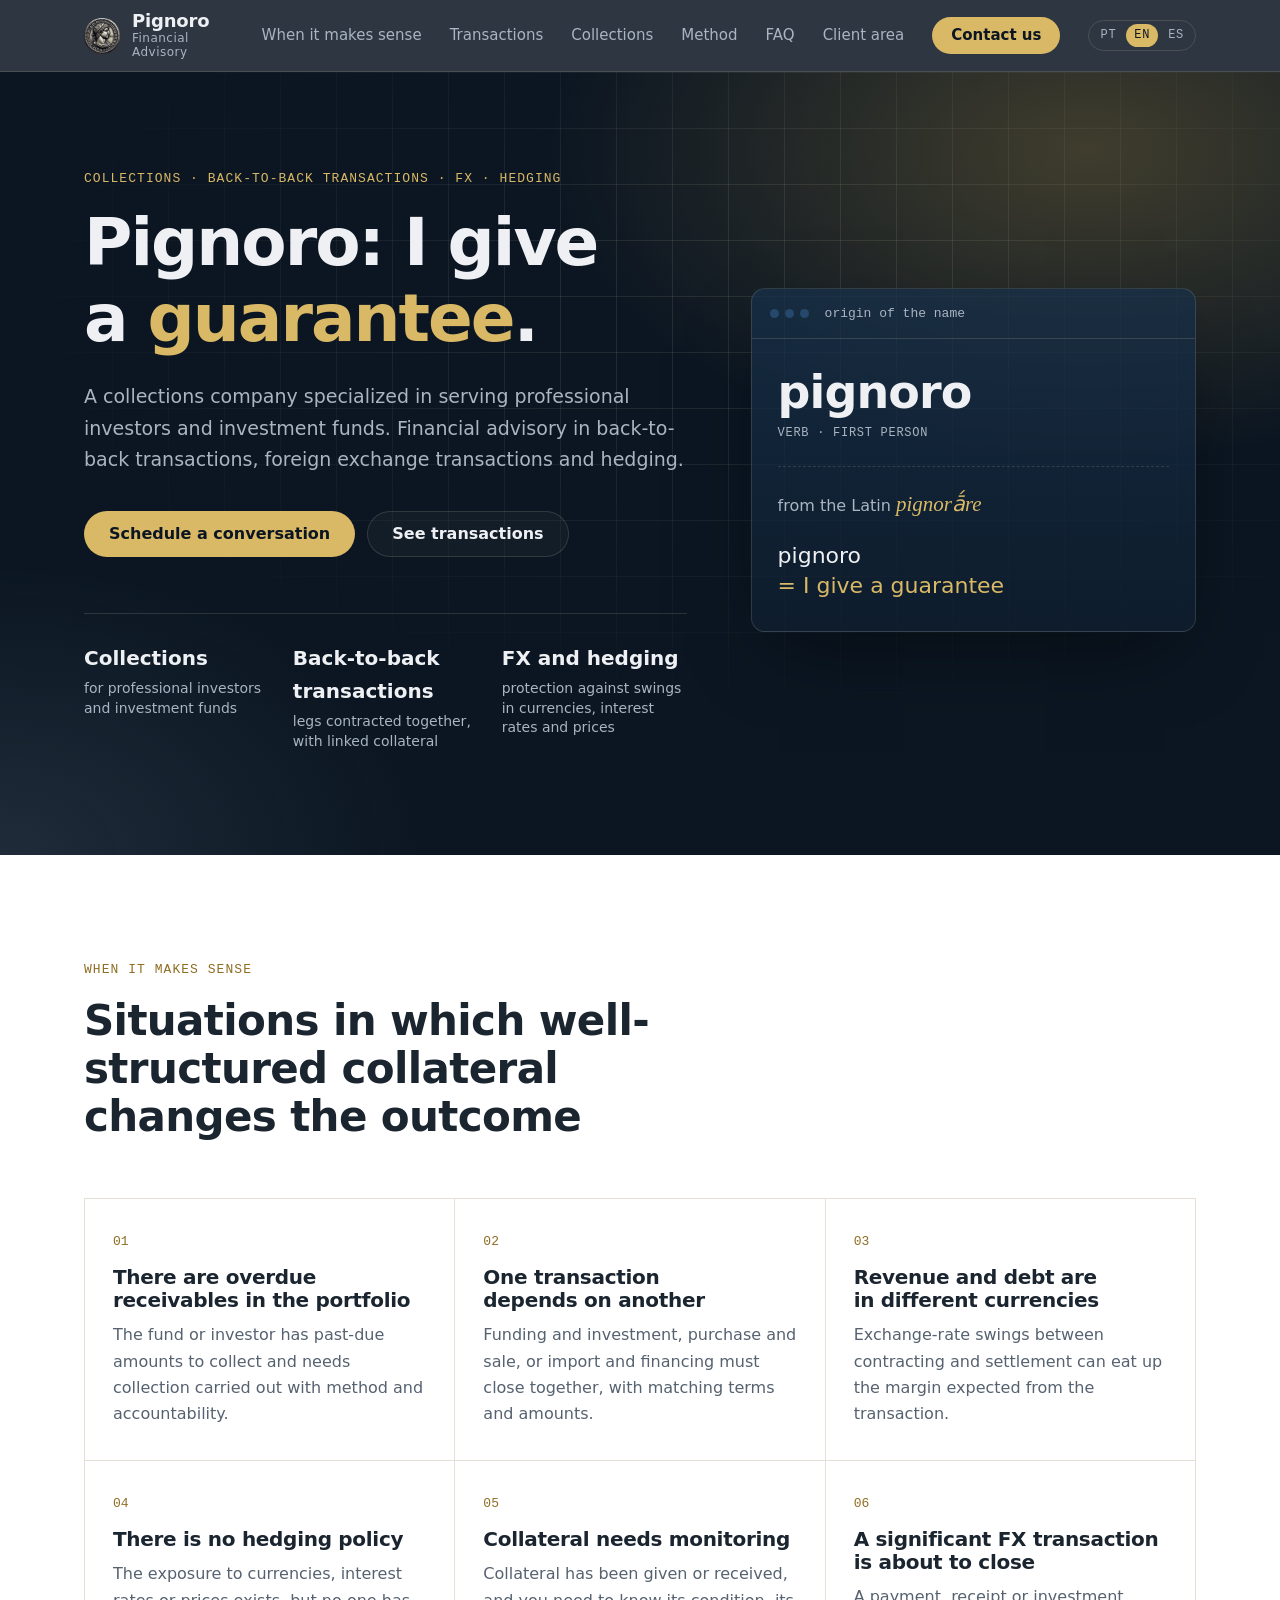
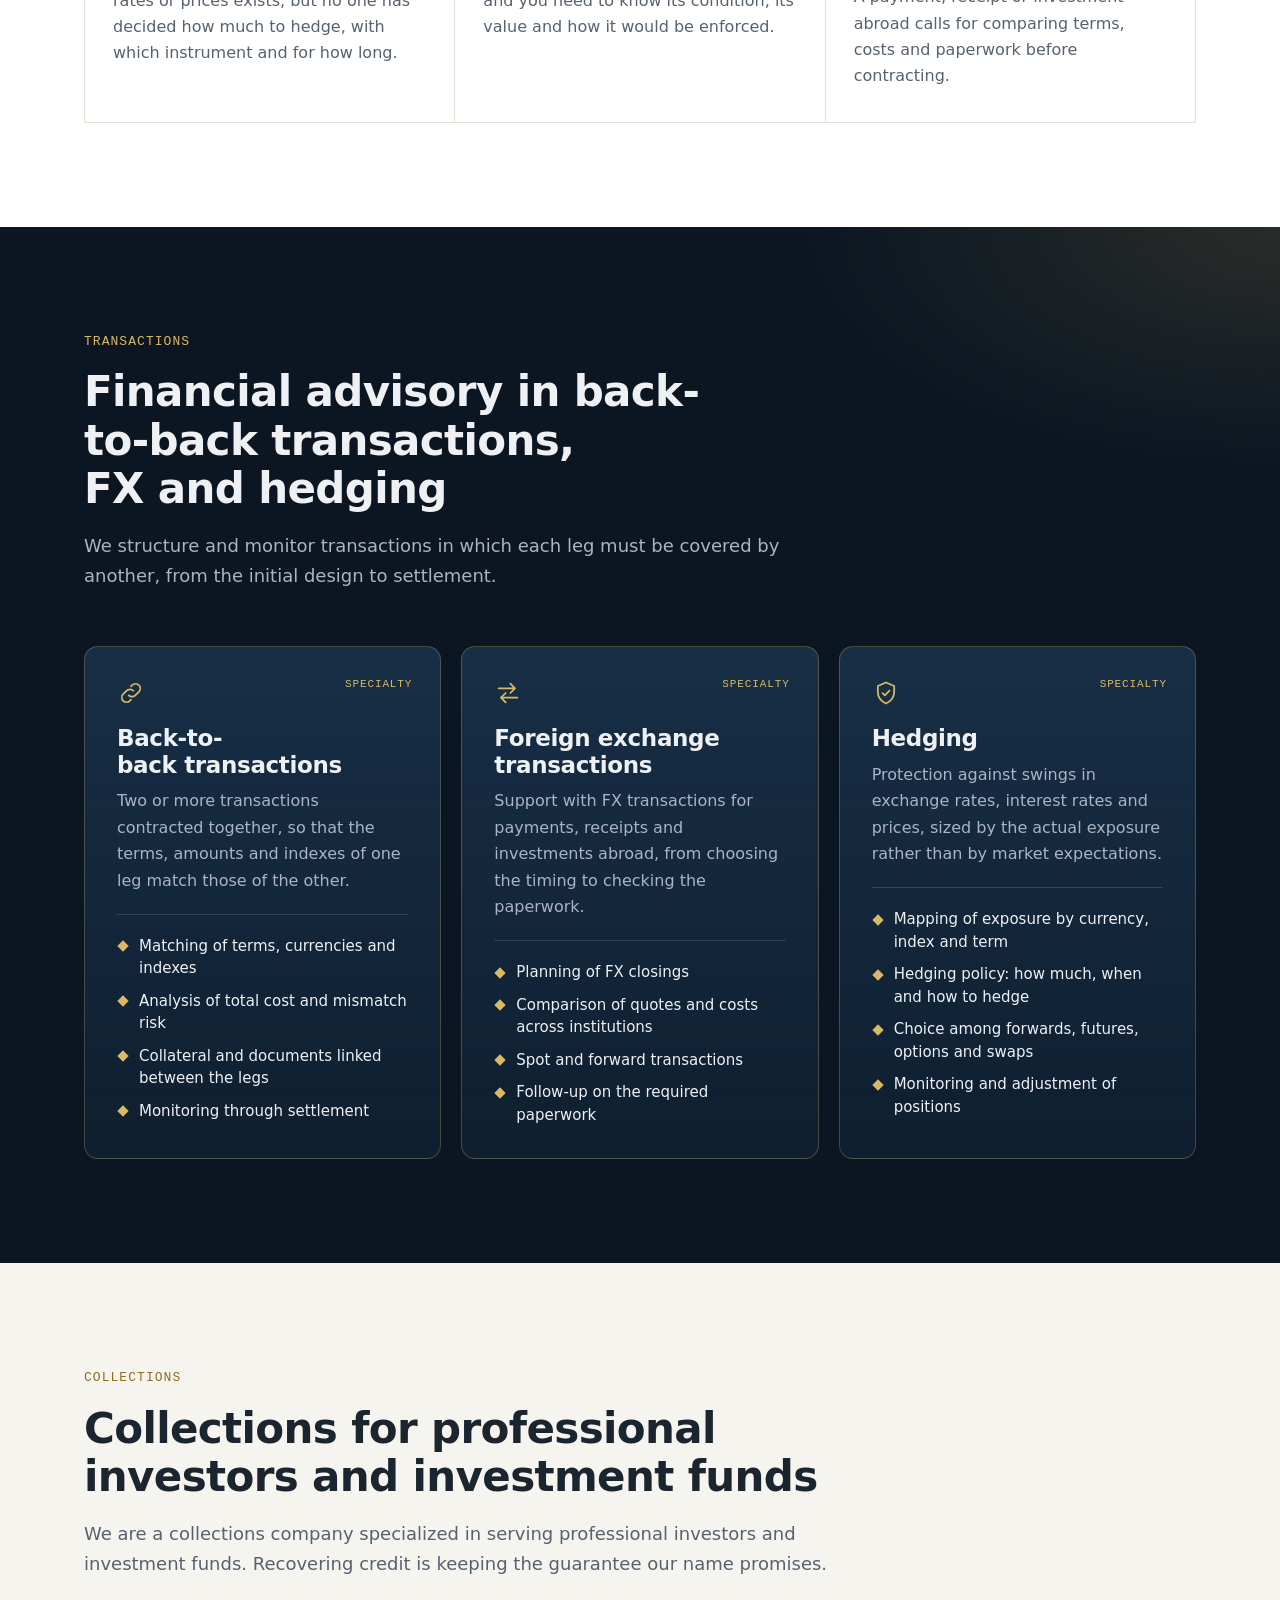
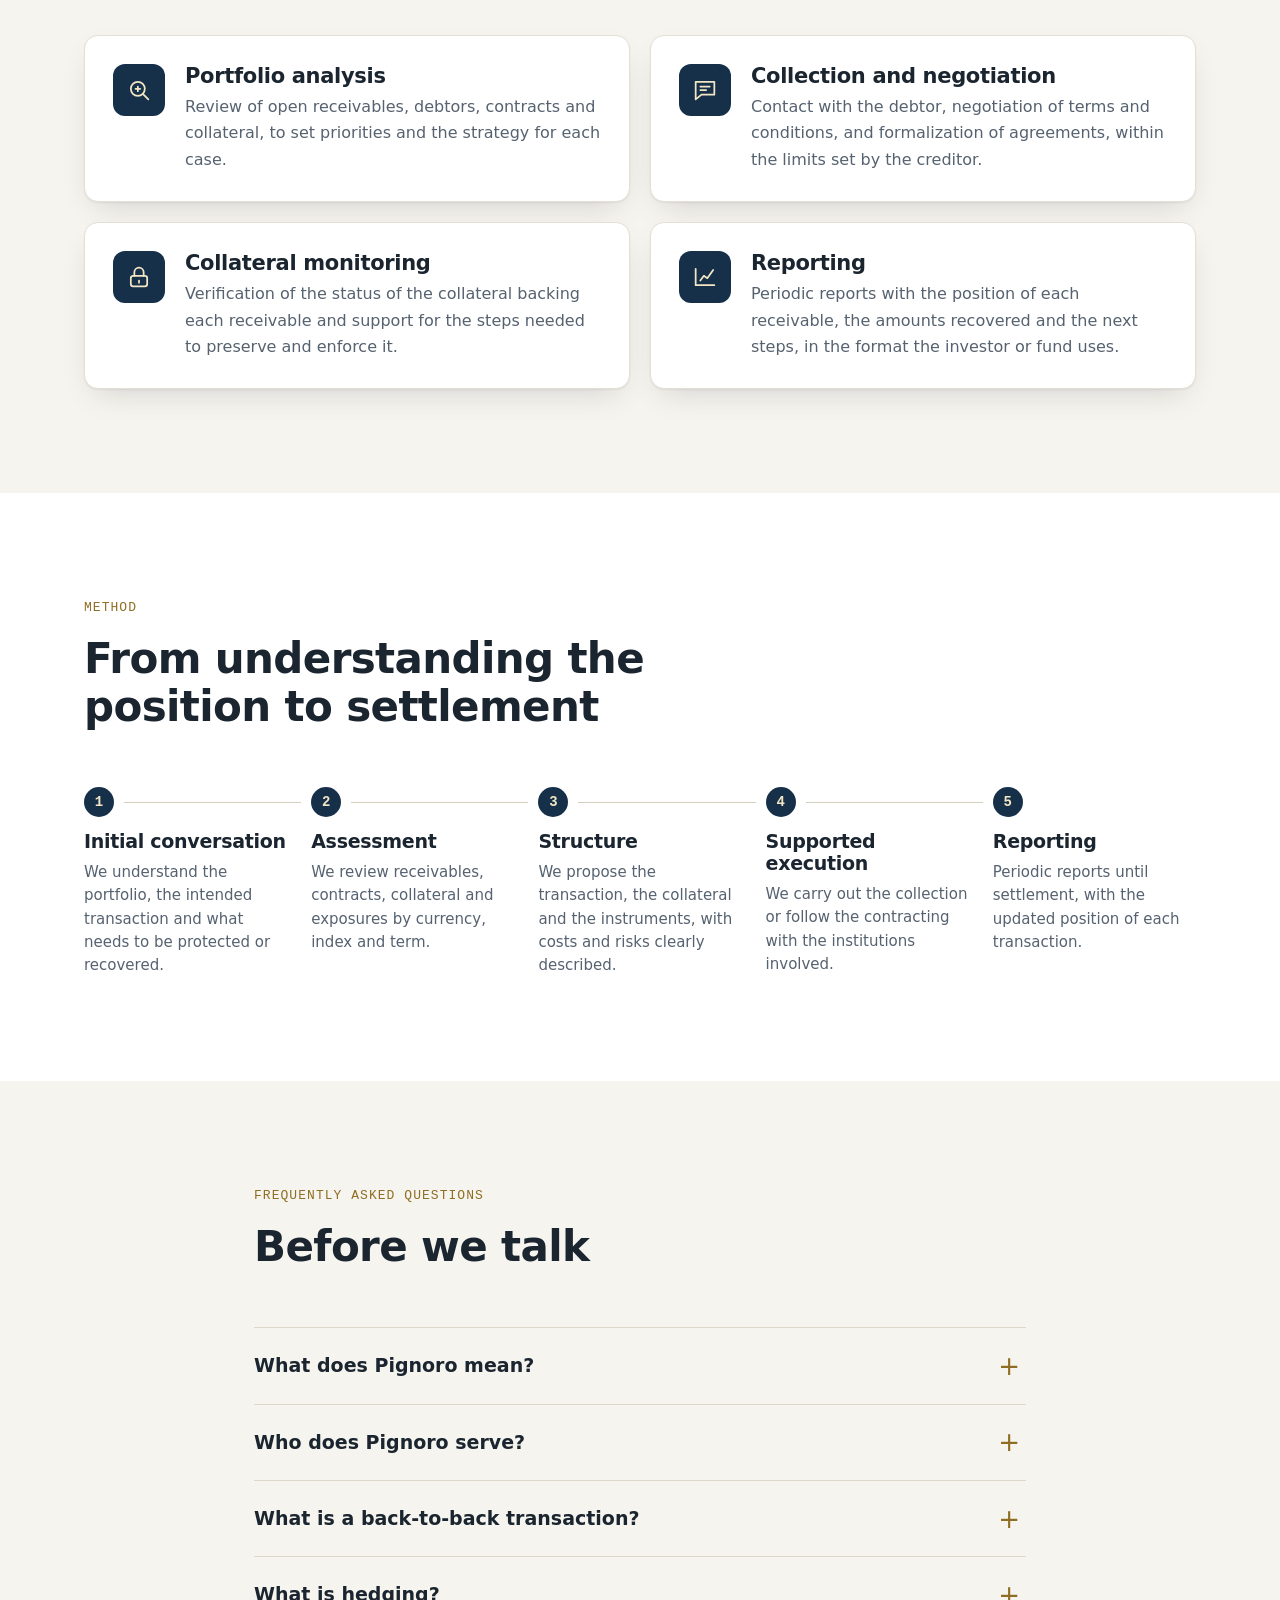
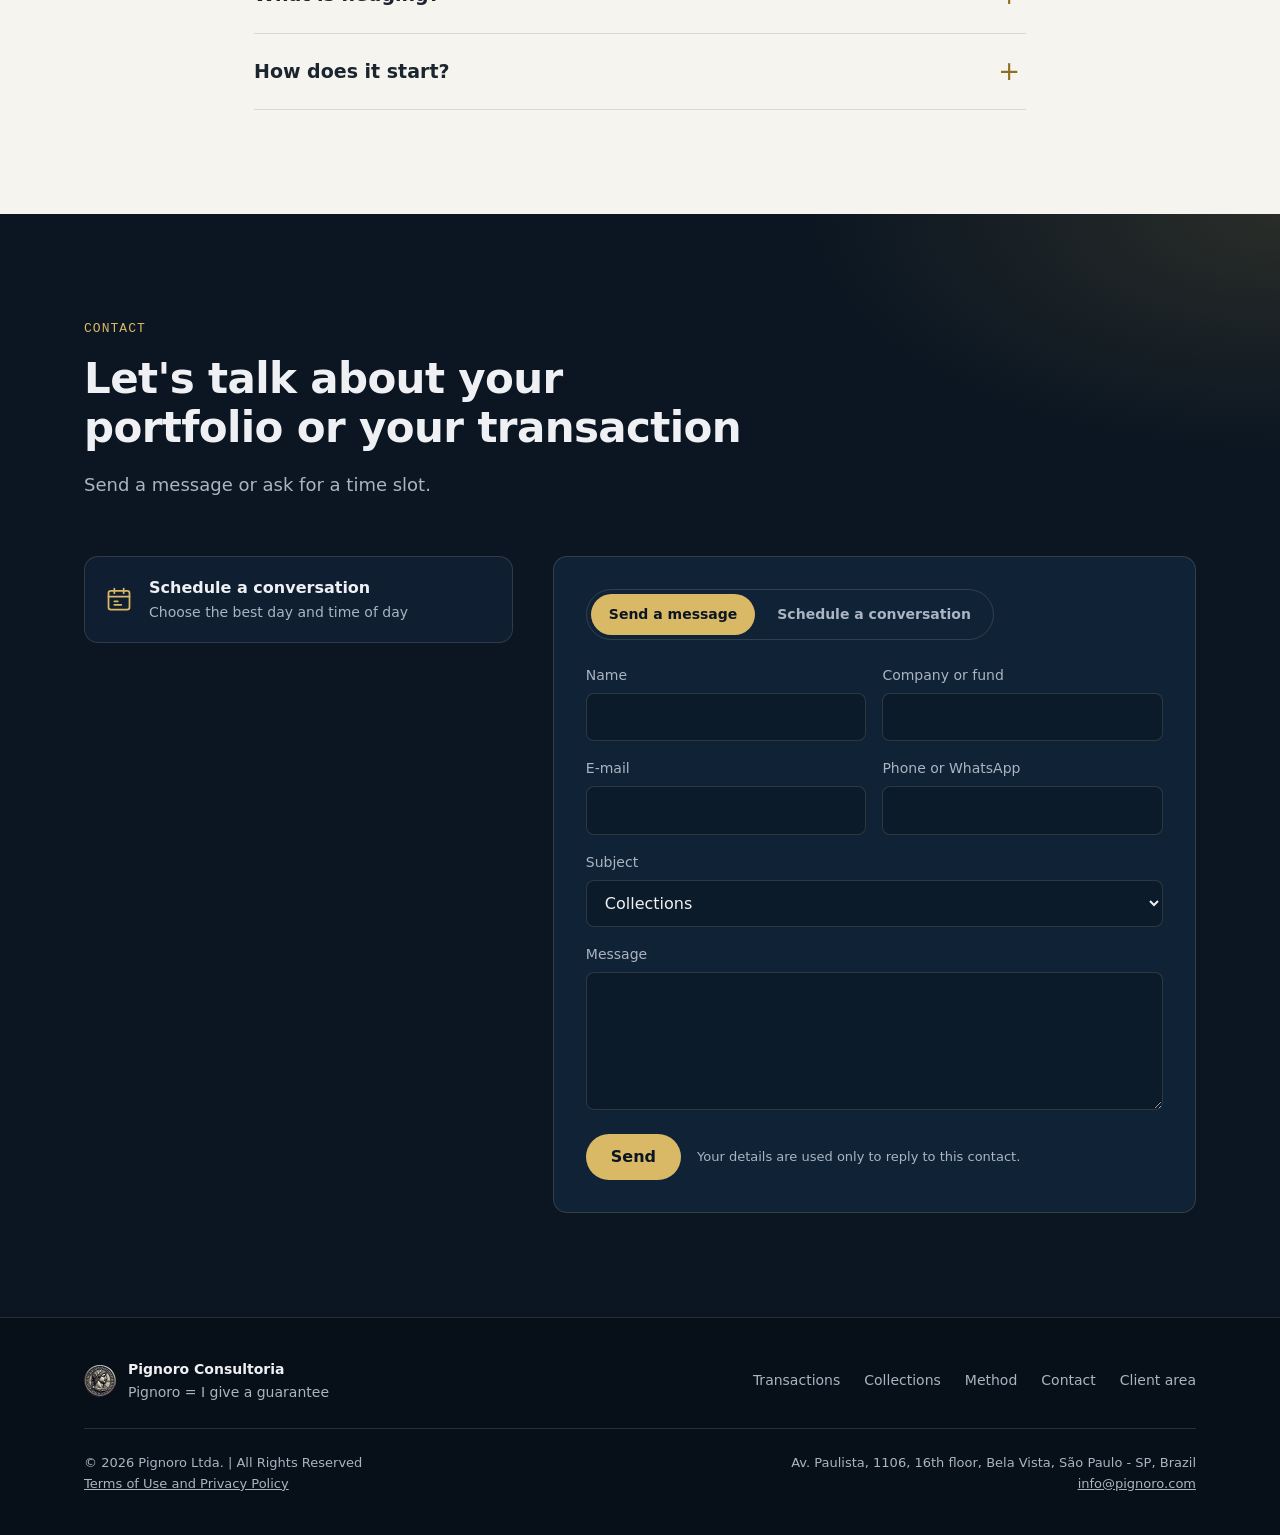
==== commit 718cfedd: "Trim the client area to files and profile, translate the terms, pin the trusted proxy Remove message" ====
--- a/en/index.html
+++ b/en/index.html
@@ -43,8 +43,8 @@
         "knowsAbout": ["Debt collection", "Credit recovery", "Back-to-back transactions", "Foreign exchange transactions", "Hedging", "Collateral", "Investment funds", "Professional investors"]
     }
     </script>
-    <script defer src="../assets/js/config.js?v=3"></script>
-    <script defer src="../assets/js/site.js?v=5"></script>
+    <script defer src="../assets/js/config.js?v=4"></script>
+    <script defer src="../assets/js/site.js?v=6"></script>
 </head>
 
 <body>
@@ -423,7 +423,7 @@
             <div class="footer-bottom">
                 <div class="footer-legal">
                     <p>© <span data-year>2026</span> Pignoro Ltda. | All Rights Reserved</p>
-                    <p><a href="../termos/" hreflang="pt-BR">Terms of Use and Privacy Policy (in Portuguese)</a></p>
+                    <p><a href="termos/">Terms of Use and Privacy Policy</a></p>
                 </div>
                 <address class="footer-address">
                     Av. Paulista, 1106, 16th floor, Bela Vista, São Paulo - SP, Brazil<br>
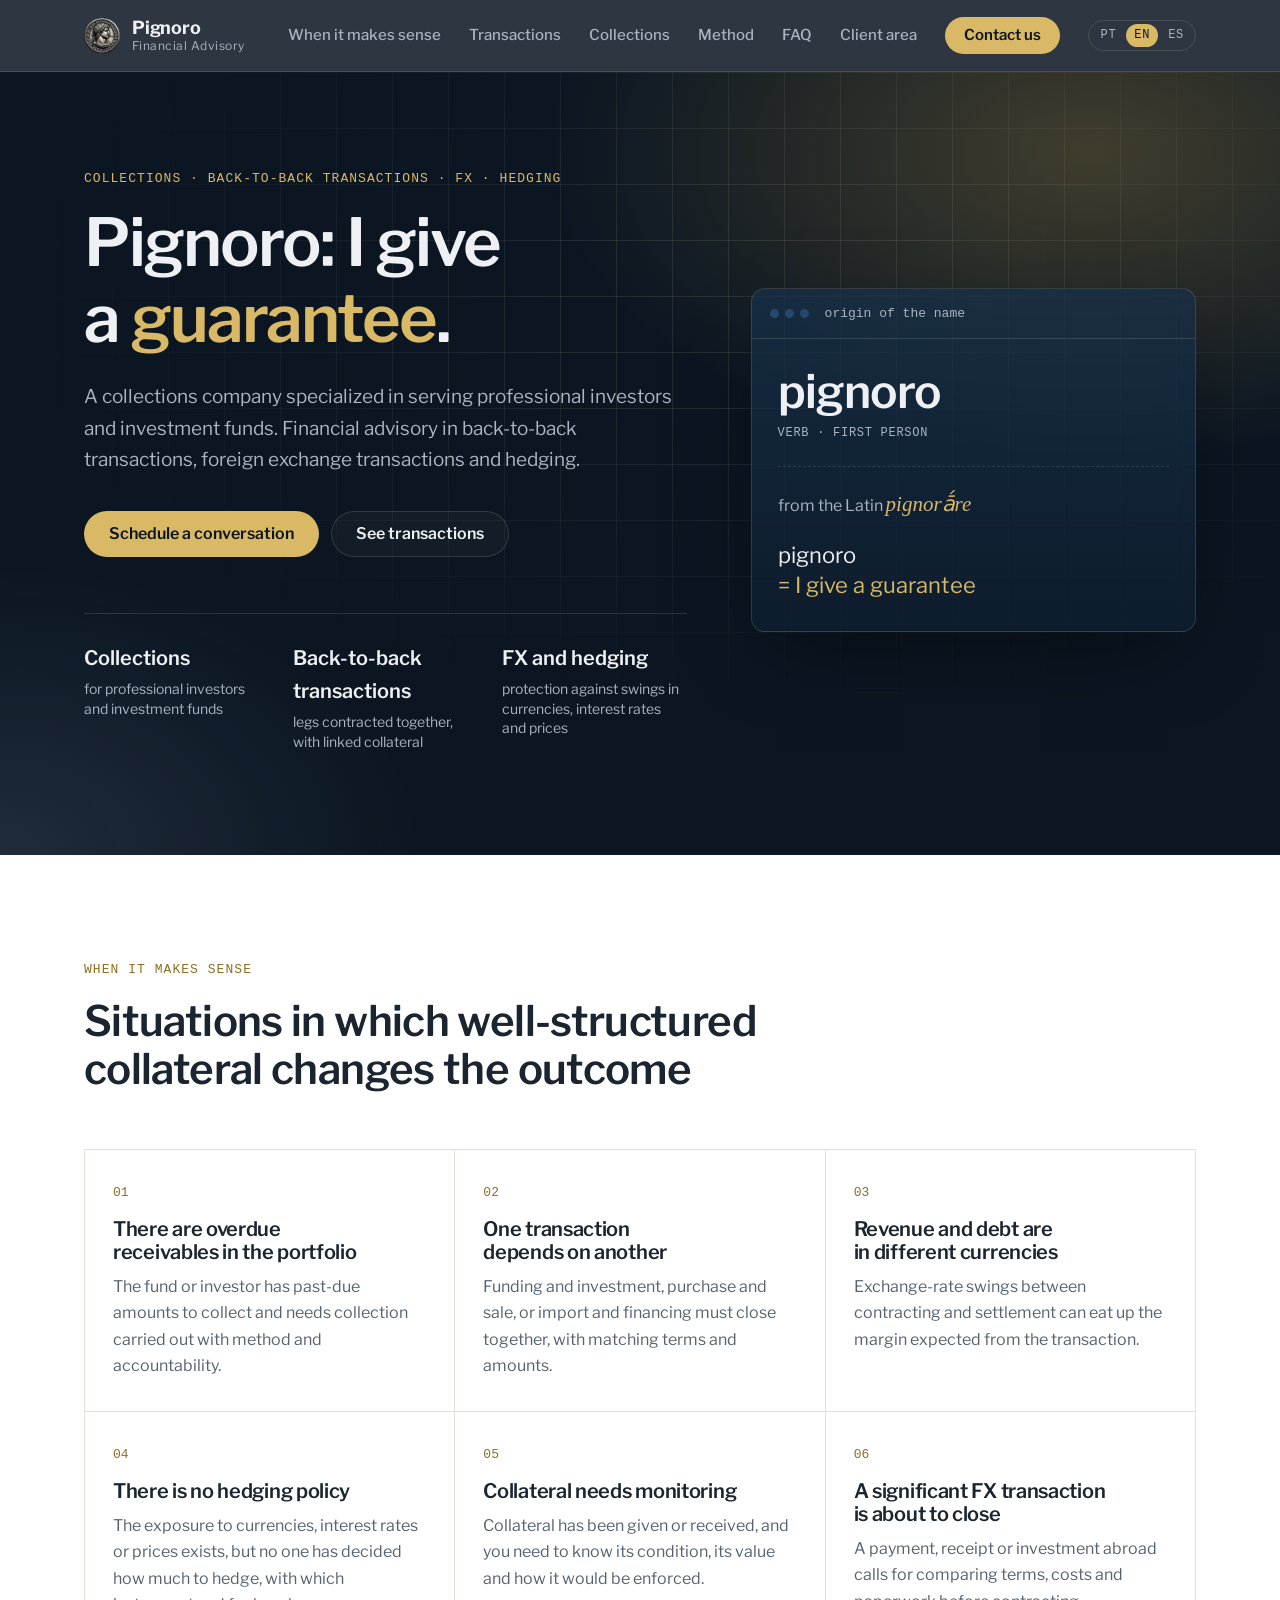
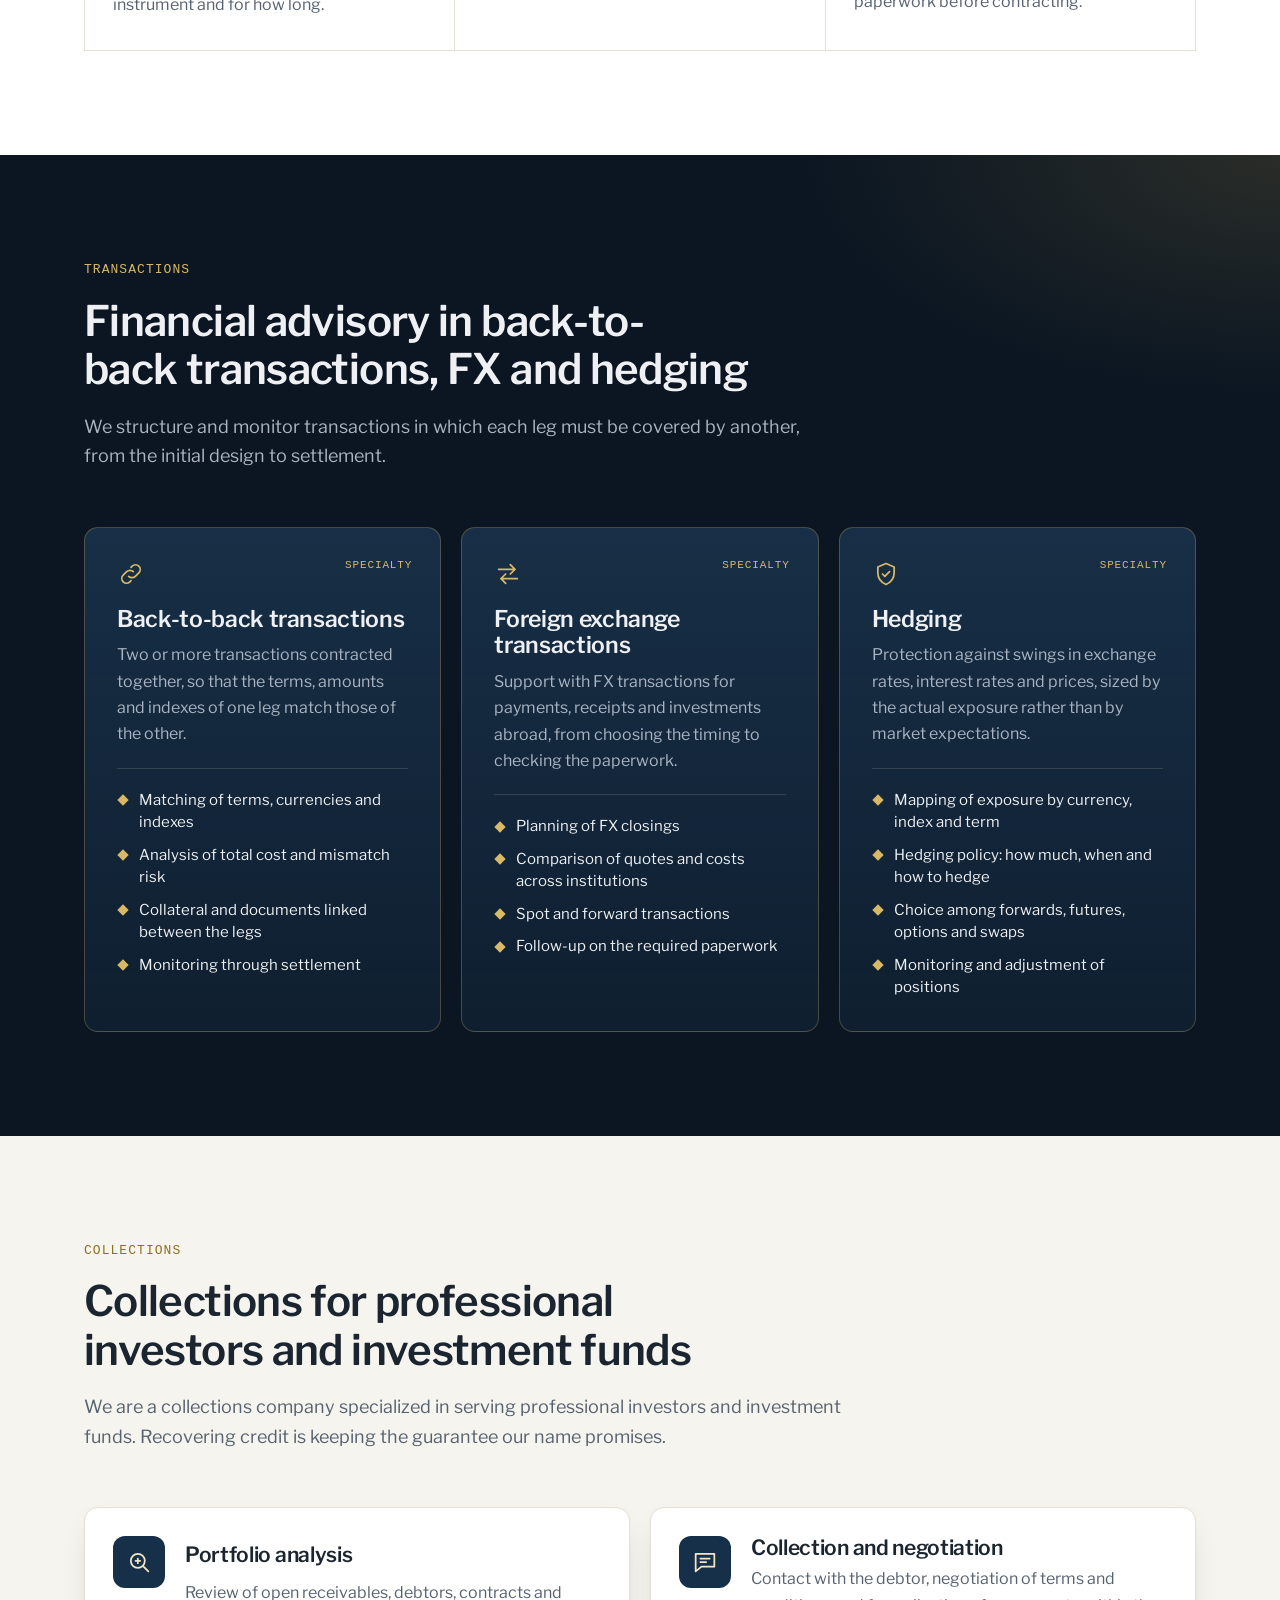
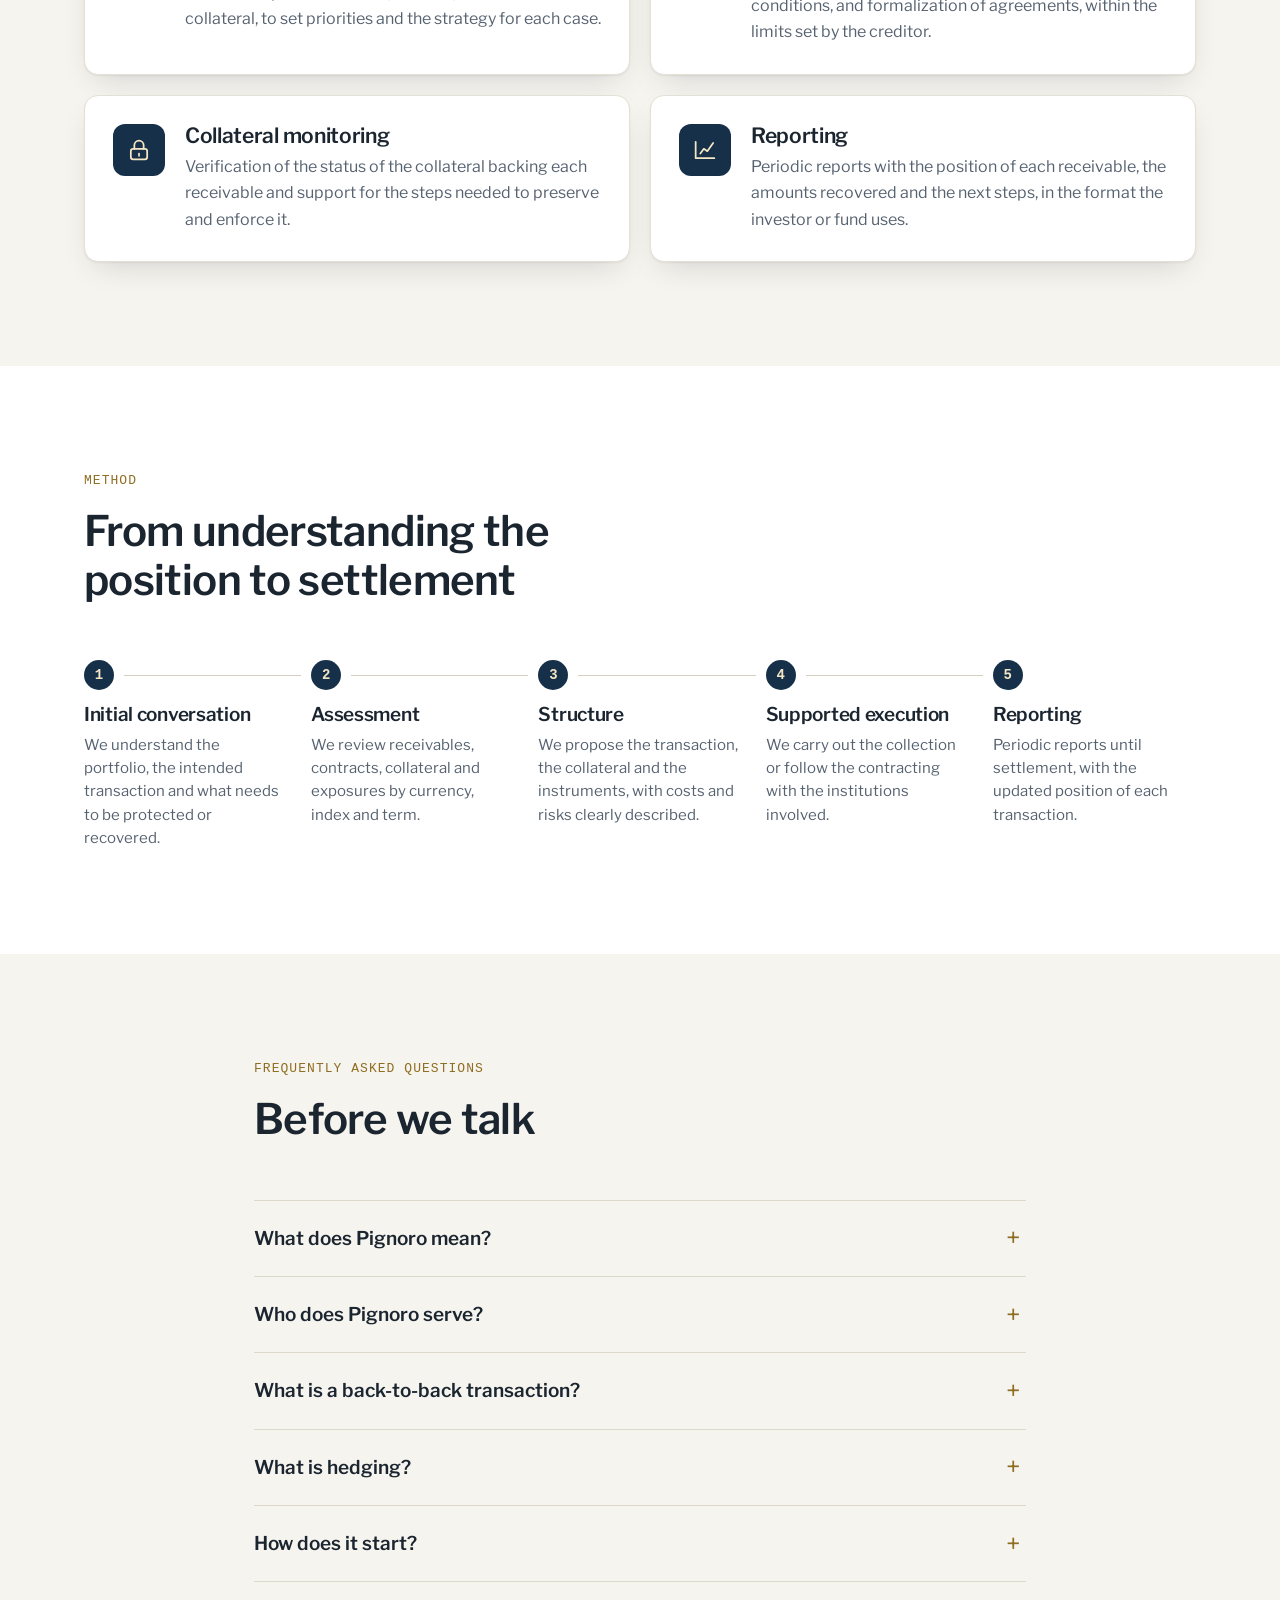
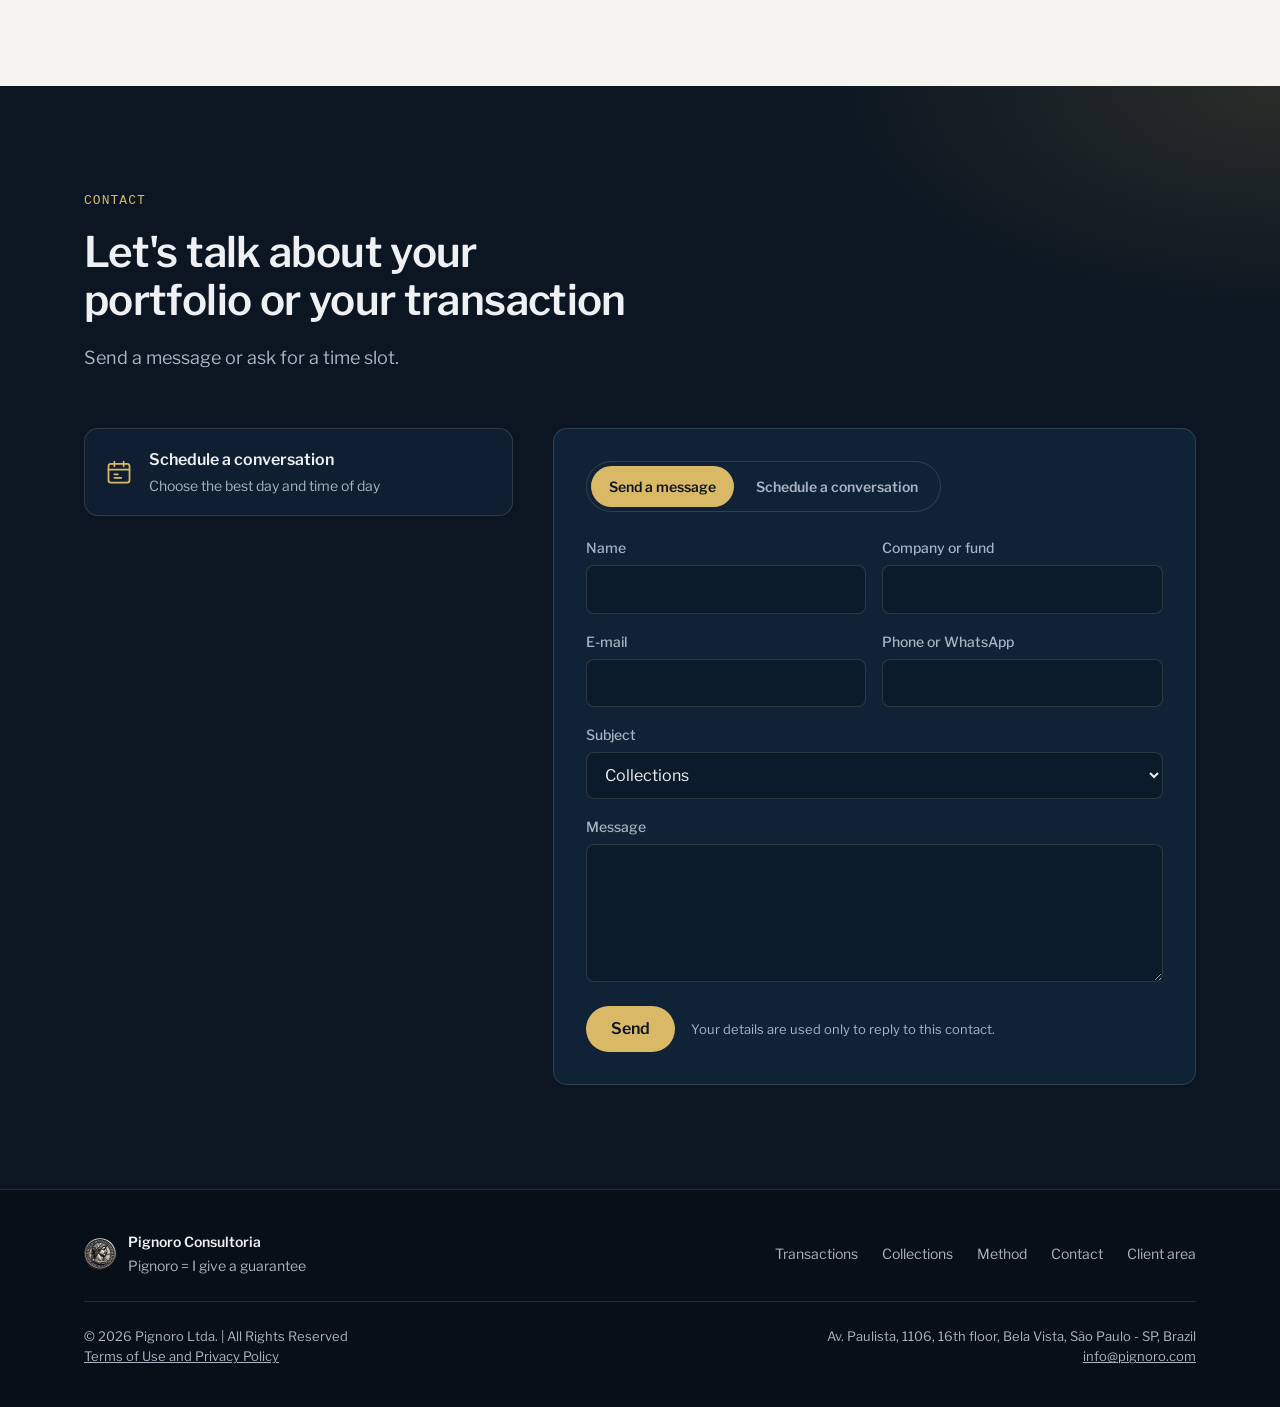
==== commit cb035099: "Use the new Pignoro coin logo and the Libre Franklin typeface Regenerate the icons and favicon from " ====
--- a/en/index.html
+++ b/en/index.html
@@ -19,14 +19,13 @@
     <meta property="og:title" content="Pignoro: I give a guarantee">
     <meta property="og:description" content="A collections company specialized in serving professional investors and investment funds. Advisory in back-to-back transactions, foreign exchange and hedging.">
     <meta property="og:url" content="https://pignoro.felipealmeidaconsultoria.com.br/en/">
-    <meta property="og:image" content="https://pignoro.felipealmeidaconsultoria.com.br/assets/img/icone-512.png">
-
-    <link rel="icon" href="../assets/img/icone-32.png" sizes="32x32" type="image/png">
-    <link rel="icon" href="../assets/img/icone-192.png" sizes="192x192" type="image/png">
-    <link rel="apple-touch-icon" href="../assets/img/icone-180.png">
-    <link rel="preload" href="../assets/fonts/inter-latin-wght.woff2" as="font" type="font/woff2" crossorigin>
-    <link rel="preload" href="../assets/fonts/space-grotesk-latin-wght.woff2" as="font" type="font/woff2" crossorigin>
-    <link rel="stylesheet" href="../assets/css/site.css?v=5">
+    <meta property="og:image" content="https://pignoro.felipealmeidaconsultoria.com.br/assets/img/icone-512.png?v=2">
+
+    <link rel="icon" href="../assets/img/icone-32.png?v=2" sizes="32x32" type="image/png">
+    <link rel="icon" href="../assets/img/icone-192.png?v=2" sizes="192x192" type="image/png">
+    <link rel="apple-touch-icon" href="../assets/img/icone-180.png?v=2">
+    <link rel="preload" href="../assets/fonts/libre-franklin-wght.woff2" as="font" type="font/woff2" crossorigin>
+    <link rel="stylesheet" href="../assets/css/site.css?v=7">
 
     <script type="application/ld+json">
     {
@@ -34,7 +33,7 @@
         "@type": "FinancialService",
         "name": "Pignoro Consultoria",
         "url": "https://pignoro.felipealmeidaconsultoria.com.br/",
-        "logo": "https://pignoro.felipealmeidaconsultoria.com.br/assets/img/icone-512.png",
+        "logo": "https://pignoro.felipealmeidaconsultoria.com.br/assets/img/icone-512.png?v=2",
         "legalName": "Pignoro Ltda.",
         "email": "info@pignoro.com",
         "address": { "@type": "PostalAddress", "streetAddress": "Av. Paulista, 1106, 16º andar, Bela Vista", "addressLocality": "São Paulo", "addressRegion": "SP", "addressCountry": "BR" },
@@ -44,7 +43,7 @@
     }
     </script>
     <script defer src="../assets/js/config.js?v=4"></script>
-    <script defer src="../assets/js/site.js?v=6"></script>
+    <script defer src="../assets/js/site.js?v=8"></script>
 </head>
 
 <body>
@@ -53,7 +52,7 @@
     <header class="site-header" id="topo">
         <div class="container header-inner">
             <a class="brand" href="#topo" aria-label="Pignoro Consultoria, home">
-                <img src="../assets/img/icone-96.png" alt="" width="36" height="36">
+                <img src="../assets/img/icone-96.png?v=2" alt="" width="36" height="36">
                 <span class="brand-text">
                     <strong>Pignoro</strong>
                     <span>Financial Advisory</span>
@@ -407,7 +406,7 @@
     <footer class="site-footer">
         <div class="container footer-inner">
             <div class="footer-brand">
-                <img src="../assets/img/icone-64.png" alt="" width="32" height="32">
+                <img src="../assets/img/icone-64.png?v=2" alt="" width="32" height="32">
                 <div>
                     <strong>Pignoro Consultoria</strong>
                     <span>Pignoro = I give a guarantee</span>
@@ -424,6 +423,7 @@
                 <div class="footer-legal">
                     <p>© <span data-year>2026</span> Pignoro Ltda. | All Rights Reserved</p>
                     <p><a href="termos/">Terms of Use and Privacy Policy</a></p>
+                    <p data-cookies hidden><button type="button" class="link-button">Cookie preferences</button></p>
                 </div>
                 <address class="footer-address">
                     Av. Paulista, 1106, 16th floor, Bela Vista, São Paulo - SP, Brazil<br>
--- a/assets/css/site.css
+++ b/assets/css/site.css
@@ -1,18 +1,19 @@
 /* Pignoro Consultoria */
 
+/* Libre Franklin (SIL Open Font License, ver assets/fonts/OFL-LibreFranklin.txt), pesos de 100 a 900 */
 @font-face {
-    font-family: "Inter";
-    src: url("../fonts/inter-latin-wght.woff2") format("woff2");
+    font-family: "Libre Franklin";
+    src: url("../fonts/libre-franklin-wght.woff2") format("woff2");
     font-weight: 100 900;
     font-style: normal;
     font-display: swap;
 }
 
 @font-face {
-    font-family: "Space Grotesk";
-    src: url("../fonts/space-grotesk-latin-wght.woff2") format("woff2");
-    font-weight: 300 700;
-    font-style: normal;
+    font-family: "Libre Franklin";
+    src: url("../fonts/libre-franklin-italic-wght.woff2") format("woff2");
+    font-weight: 100 900;
+    font-style: italic;
     font-display: swap;
 }
 
@@ -36,8 +37,8 @@
     --on-dark-soft: #aab4c2;
     --line-dark: rgba(243, 230, 196, 0.14);
 
-    --font-body: "Inter", system-ui, -apple-system, "Segoe UI", Roboto, Arial, sans-serif;
-    --font-head: "Space Grotesk", "Inter", system-ui, sans-serif;
+    --font-body: "Libre Franklin", system-ui, -apple-system, "Segoe UI", Roboto, Arial, sans-serif;
+    --font-head: "Libre Franklin", system-ui, -apple-system, "Segoe UI", Roboto, Arial, sans-serif;
     --font-mono: ui-monospace, "SFMono-Regular", Menlo, Consolas, monospace;
 
     --radius: 14px;
@@ -1929,3 +1930,67 @@
 .page-legal .site-header {
     background: var(--ink-900);
 }
+
+/* ---------- aviso de cookies ---------- */
+
+.cookie-banner {
+    position: fixed;
+    left: 16px;
+    right: 16px;
+    bottom: 16px;
+    z-index: 60;
+    display: flex;
+    flex-wrap: wrap;
+    align-items: center;
+    gap: 14px 24px;
+    max-width: 760px;
+    margin: 0 auto;
+    padding: 18px 22px;
+    font-size: 14px;
+    line-height: 1.55;
+    color: var(--on-dark);
+    background: var(--ink-800);
+    border: 1px solid var(--line-dark);
+    border-radius: var(--radius);
+    box-shadow: 0 20px 50px -20px rgba(0, 0, 0, 0.6);
+}
+
+.cookie-banner[hidden] {
+    display: none;
+}
+
+.cookie-banner p {
+    flex: 1 1 320px;
+    color: var(--on-dark-soft);
+}
+
+.cookie-banner a {
+    color: var(--cyan);
+}
+
+.cookie-actions {
+    display: flex;
+    gap: 10px;
+}
+
+/* recusar e aceitar com o mesmo peso visual */
+.cookie-btn {
+    min-width: 110px;
+    color: var(--ink-900);
+    background: var(--cyan);
+    border-color: var(--cyan);
+}
+
+.footer-legal .link-button {
+    padding: 0;
+    font: inherit;
+    color: var(--on-dark-soft);
+    text-decoration: underline;
+    background: none;
+    border: 0;
+    cursor: pointer;
+}
+
+.footer-legal .link-button:hover {
+    color: var(--on-dark);
+}
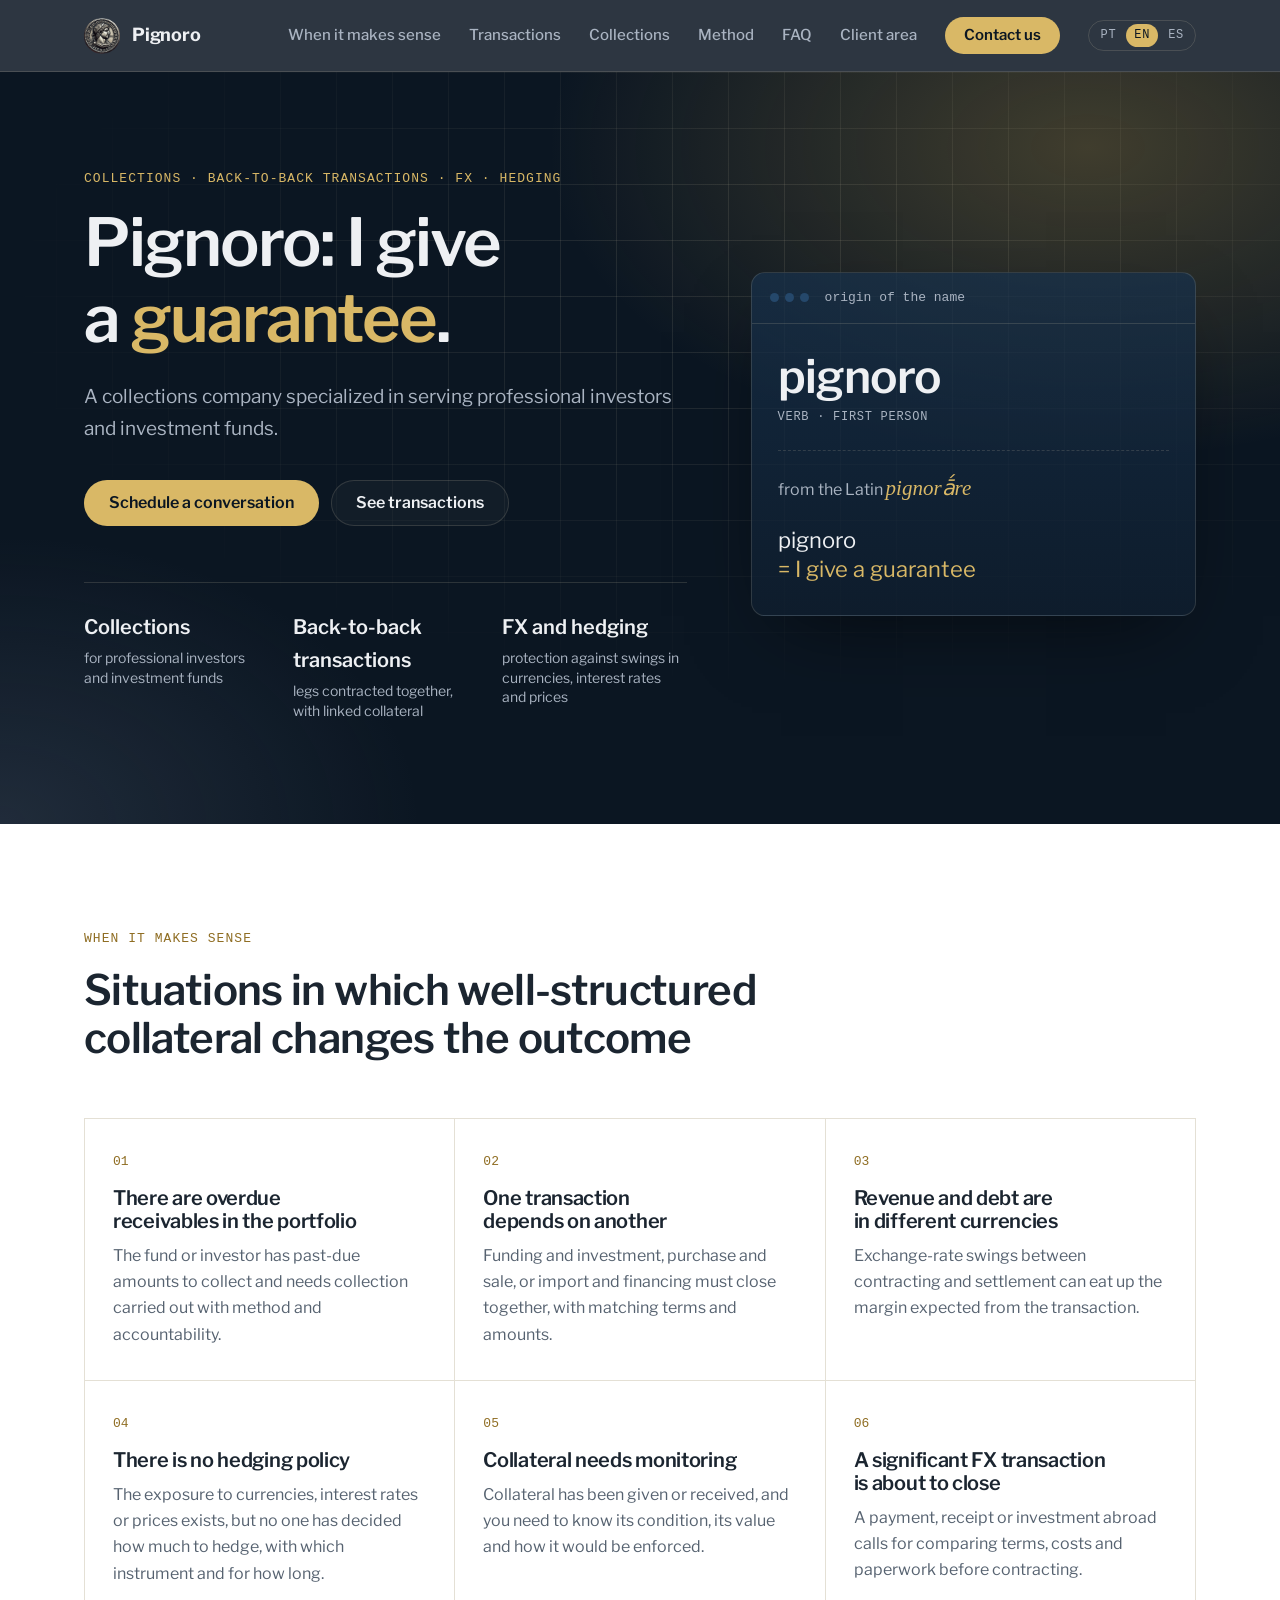
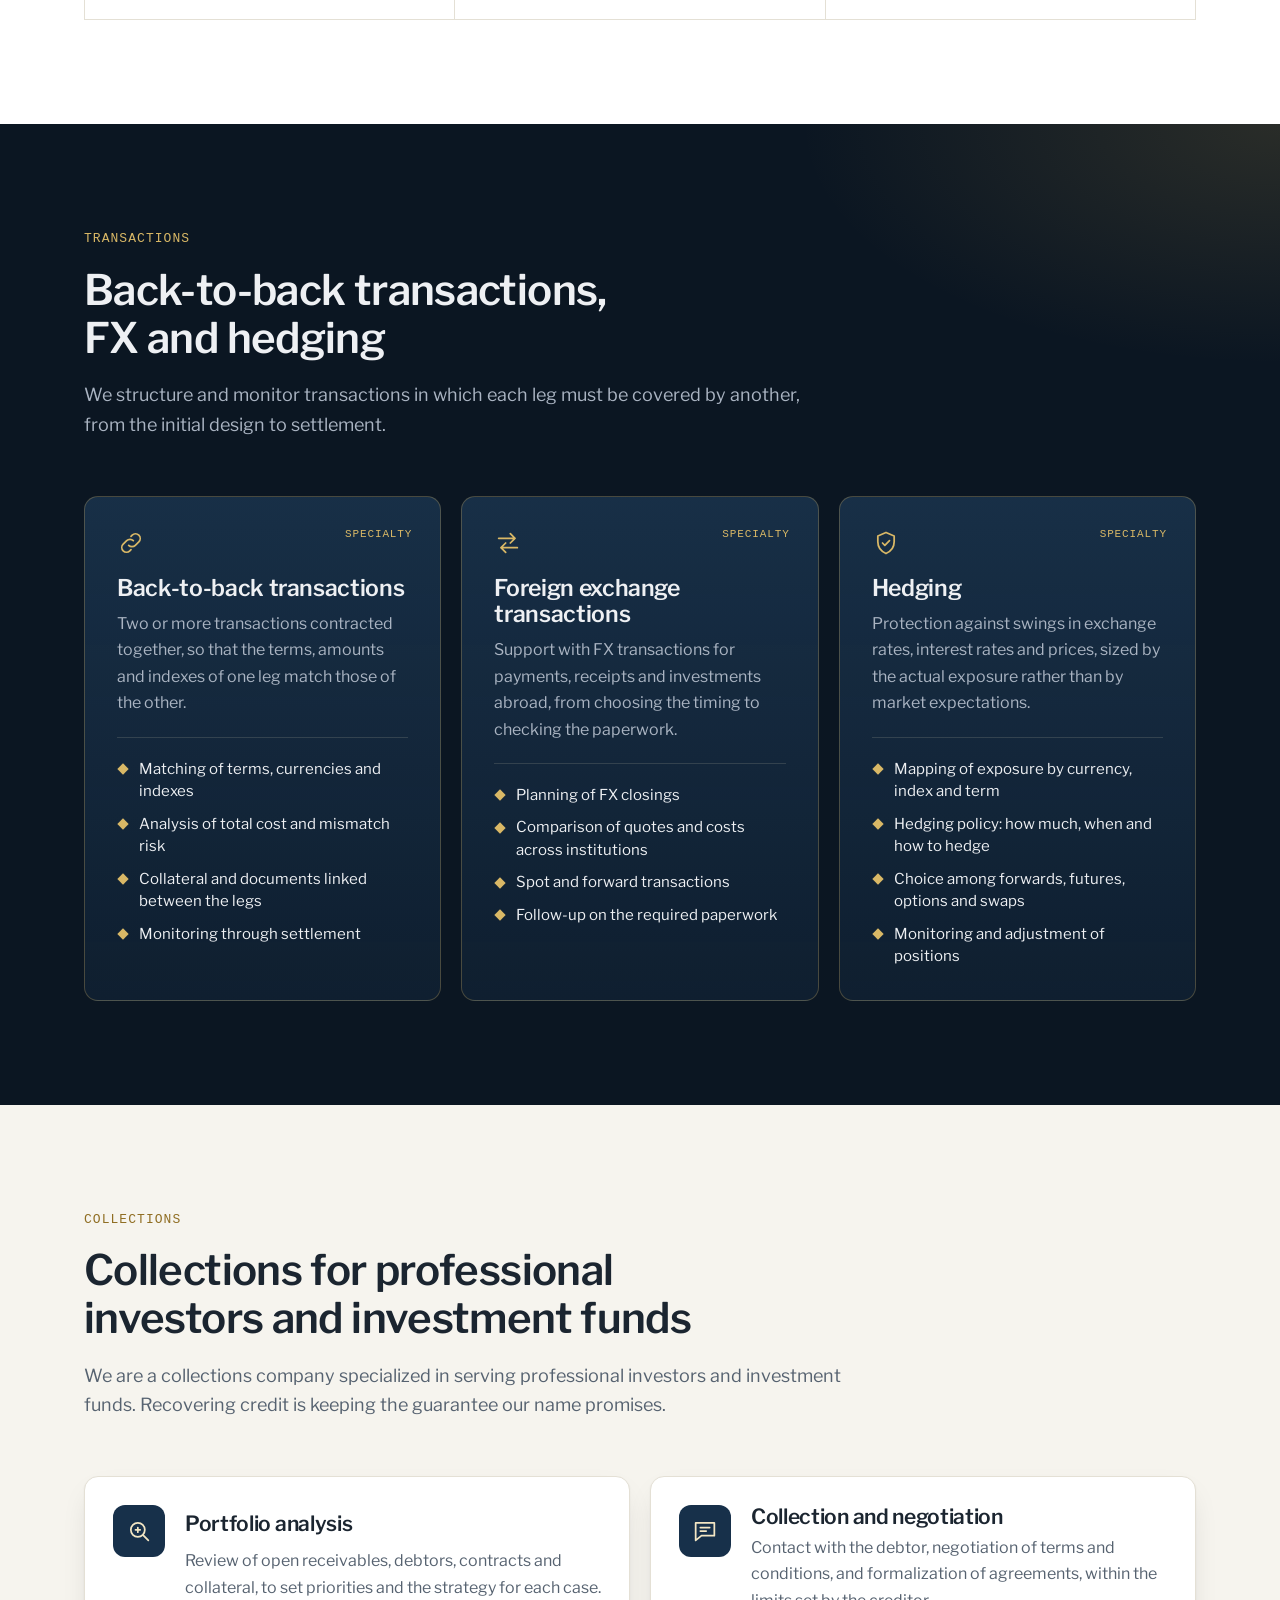
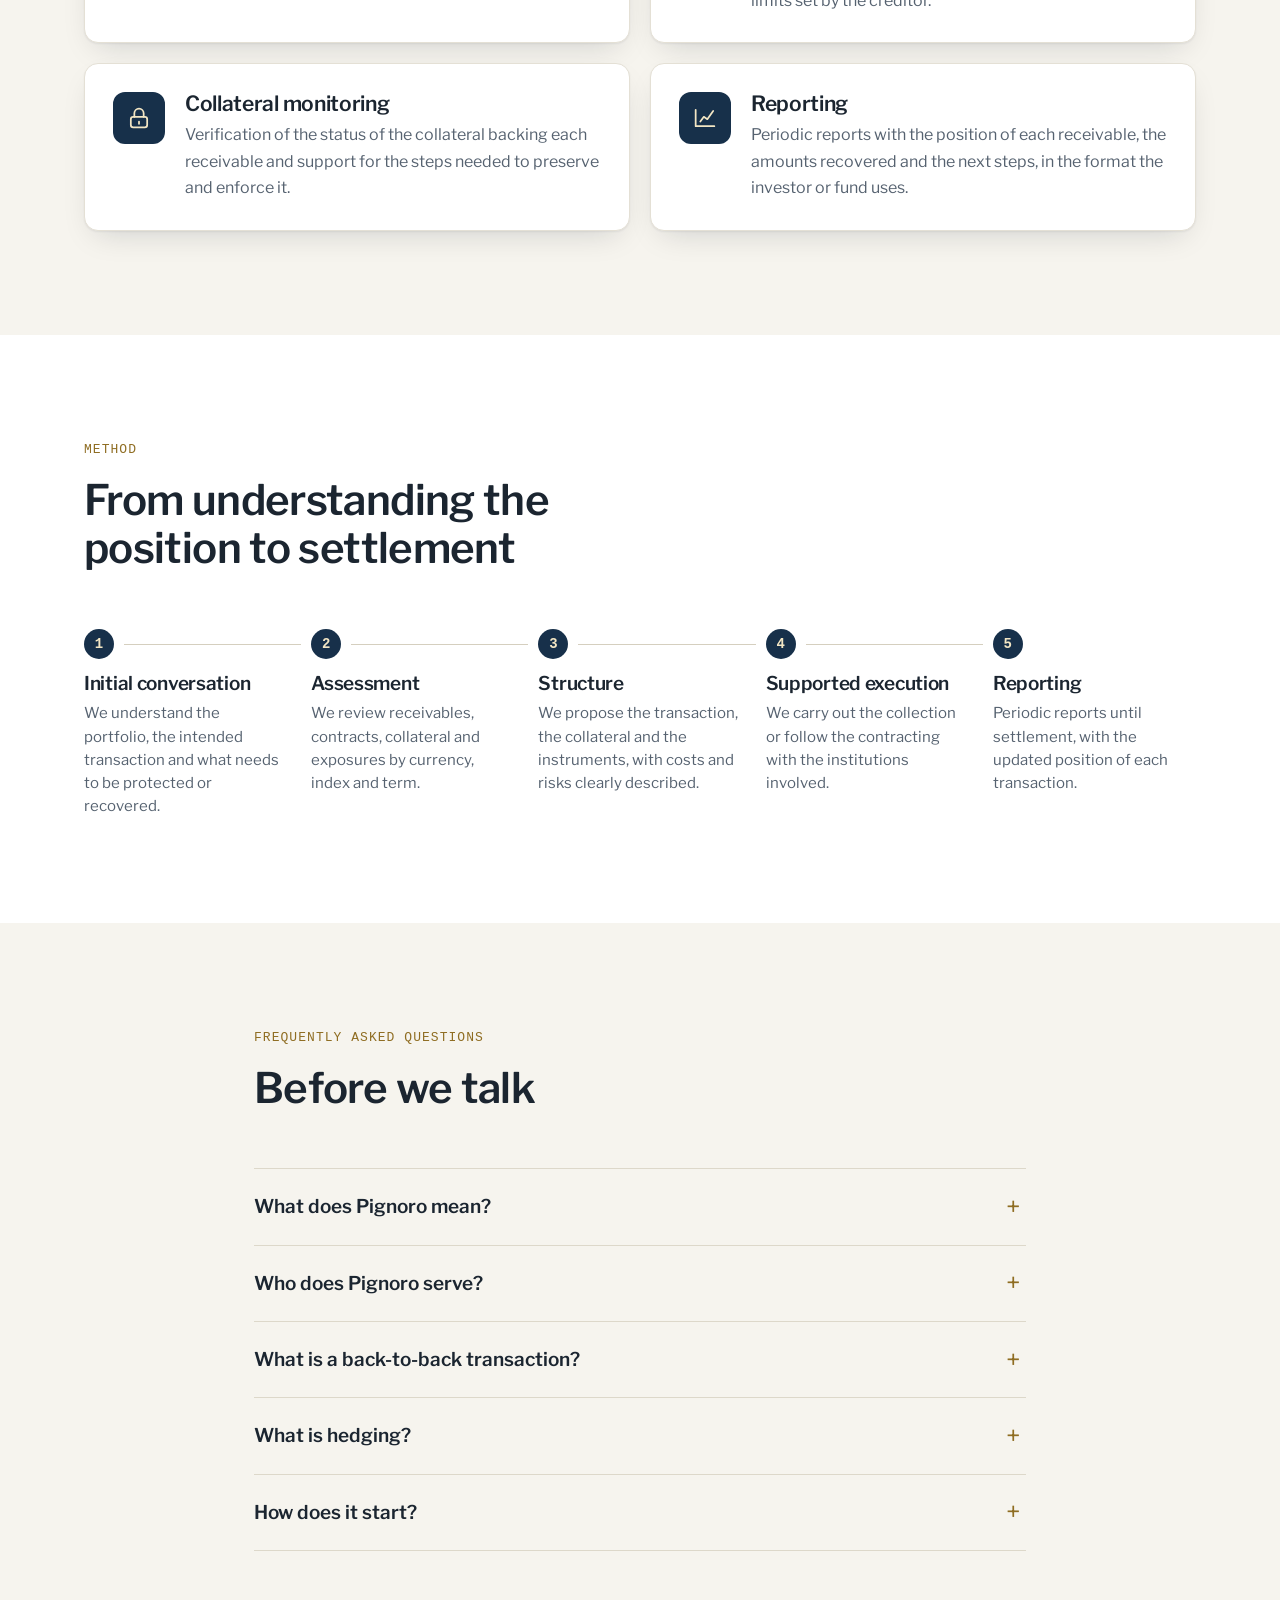
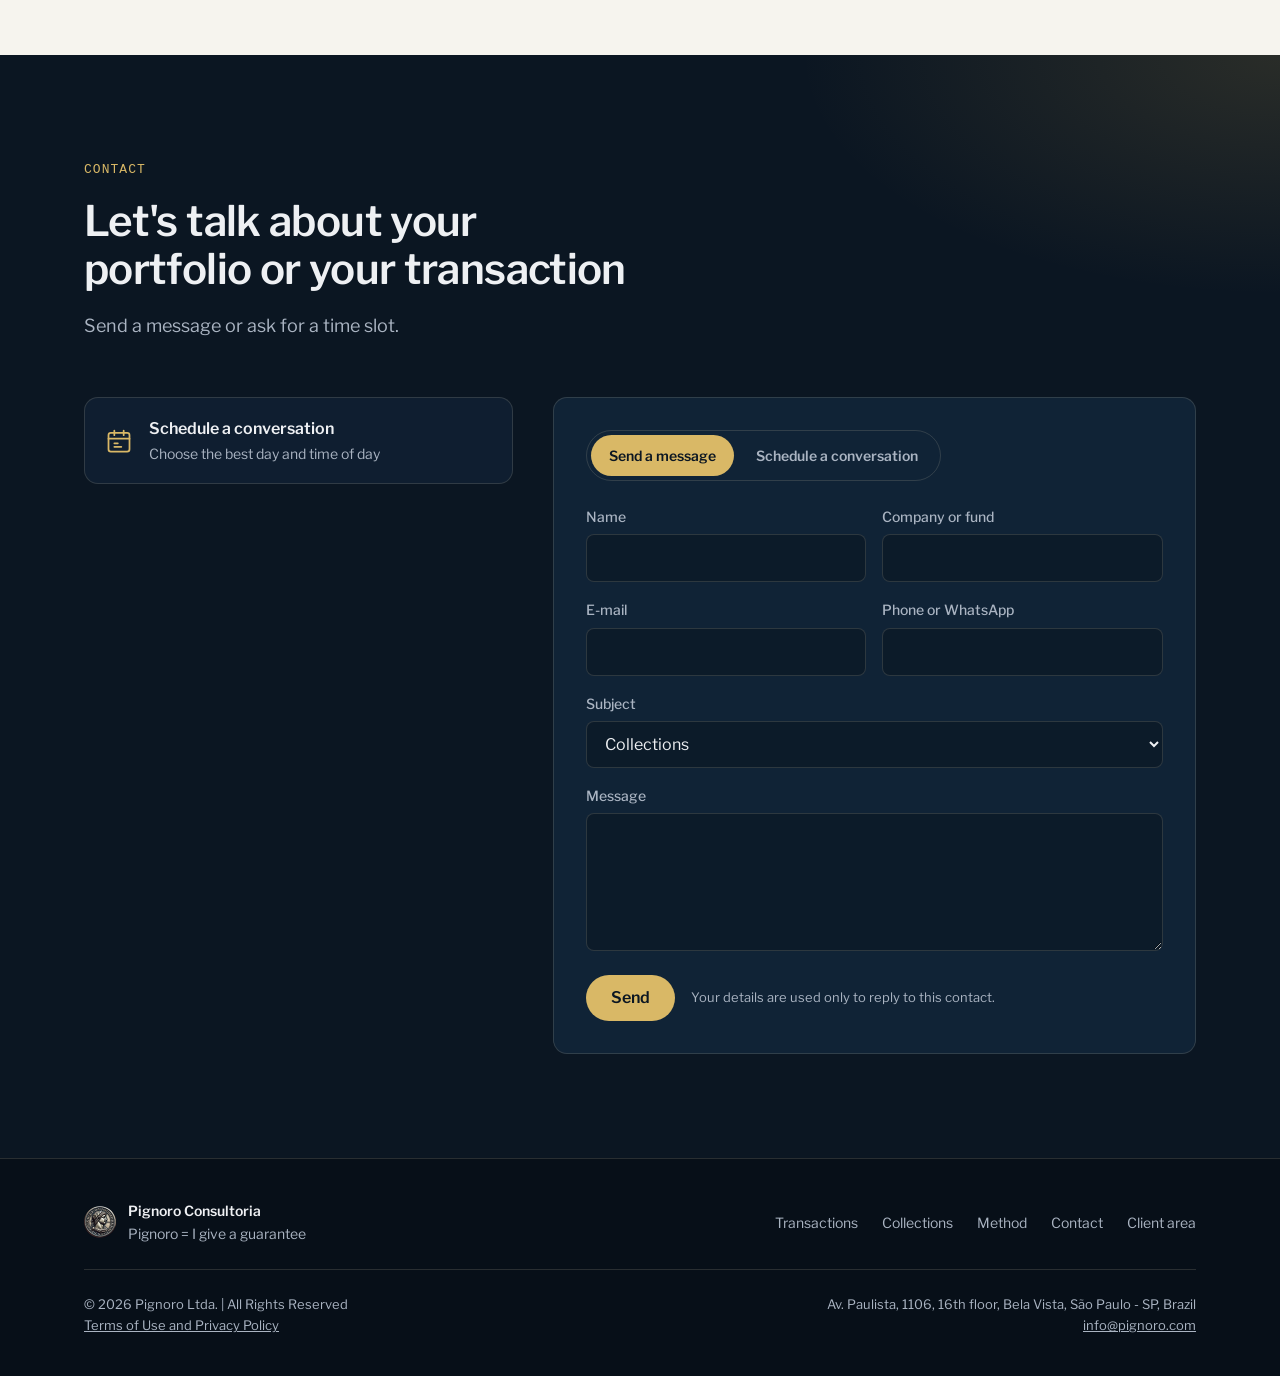
==== commit cbcd6532: "Remove the "Consultoria financeira" wording Drop it from the header subtitle, the hero sentence, the" ====
--- a/en/index.html
+++ b/en/index.html
@@ -5,7 +5,7 @@
     <meta charset="utf-8">
     <meta name="viewport" content="width=device-width, initial-scale=1">
     <title>Pignoro Consultoria | Collections, back-to-back transactions, FX and hedging</title>
-    <meta name="description" content="Pignoro: from the Latin pignorā́re, I give a guarantee. A collections company specialized in serving professional investors and investment funds, with financial advisory in back-to-back transactions, foreign exchange and hedging.">
+    <meta name="description" content="Pignoro: from the Latin pignorā́re, I give a guarantee. A collections company specialized in serving professional investors and investment funds. Back-to-back transactions, foreign exchange and hedging.">
     <meta name="theme-color" content="#0b1622">
     <link rel="canonical" href="https://pignoro.felipealmeidaconsultoria.com.br/en/">
     <link rel="alternate" hreflang="pt-BR" href="https://pignoro.felipealmeidaconsultoria.com.br/">
@@ -17,7 +17,7 @@
     <meta property="og:locale" content="en_US">
     <meta property="og:site_name" content="Pignoro Consultoria">
     <meta property="og:title" content="Pignoro: I give a guarantee">
-    <meta property="og:description" content="A collections company specialized in serving professional investors and investment funds. Advisory in back-to-back transactions, foreign exchange and hedging.">
+    <meta property="og:description" content="A collections company specialized in serving professional investors and investment funds. Back-to-back transactions, foreign exchange and hedging.">
     <meta property="og:url" content="https://pignoro.felipealmeidaconsultoria.com.br/en/">
     <meta property="og:image" content="https://pignoro.felipealmeidaconsultoria.com.br/assets/img/icone-512.png?v=2">
 
@@ -37,7 +37,7 @@
         "legalName": "Pignoro Ltda.",
         "email": "info@pignoro.com",
         "address": { "@type": "PostalAddress", "streetAddress": "Av. Paulista, 1106, 16º andar, Bela Vista", "addressLocality": "São Paulo", "addressRegion": "SP", "addressCountry": "BR" },
-        "description": "A collections company specialized in serving professional investors and investment funds, with financial advisory in back-to-back transactions, foreign exchange transactions and hedging.",
+        "description": "A collections company specialized in serving professional investors and investment funds. Back-to-back transactions, foreign exchange transactions and hedging.",
         "areaServed": "BR",
         "knowsAbout": ["Debt collection", "Credit recovery", "Back-to-back transactions", "Foreign exchange transactions", "Hedging", "Collateral", "Investment funds", "Professional investors"]
     }
@@ -55,7 +55,6 @@
                 <img src="../assets/img/icone-96.png?v=2" alt="" width="36" height="36">
                 <span class="brand-text">
                     <strong>Pignoro</strong>
-                    <span>Financial Advisory</span>
                 </span>
             </a>
 
@@ -92,7 +91,7 @@
                     <h1>Pignoro: I give a <em>guarantee</em>.</h1>
                     <p class="lead">
                         A collections company specialized in serving professional investors and investment
-                        funds. Financial advisory in back-to-back transactions, foreign exchange transactions and hedging.
+                        funds.
                     </p>
                     <div class="hero-actions">
                         <a class="btn btn-primary" href="#contato" data-agendar>Schedule a conversation</a>
@@ -161,7 +160,7 @@
             <div class="container">
                 <header class="section-head">
                     <p class="eyebrow">Transactions</p>
-                    <h2>Financial advisory in back-to-back transactions, FX and hedging</h2>
+                    <h2>Back-to-back transactions, FX and hedging</h2>
                     <p class="section-intro">
                         We structure and monitor transactions in which each leg must be covered by another,
                         from the initial design to settlement.
